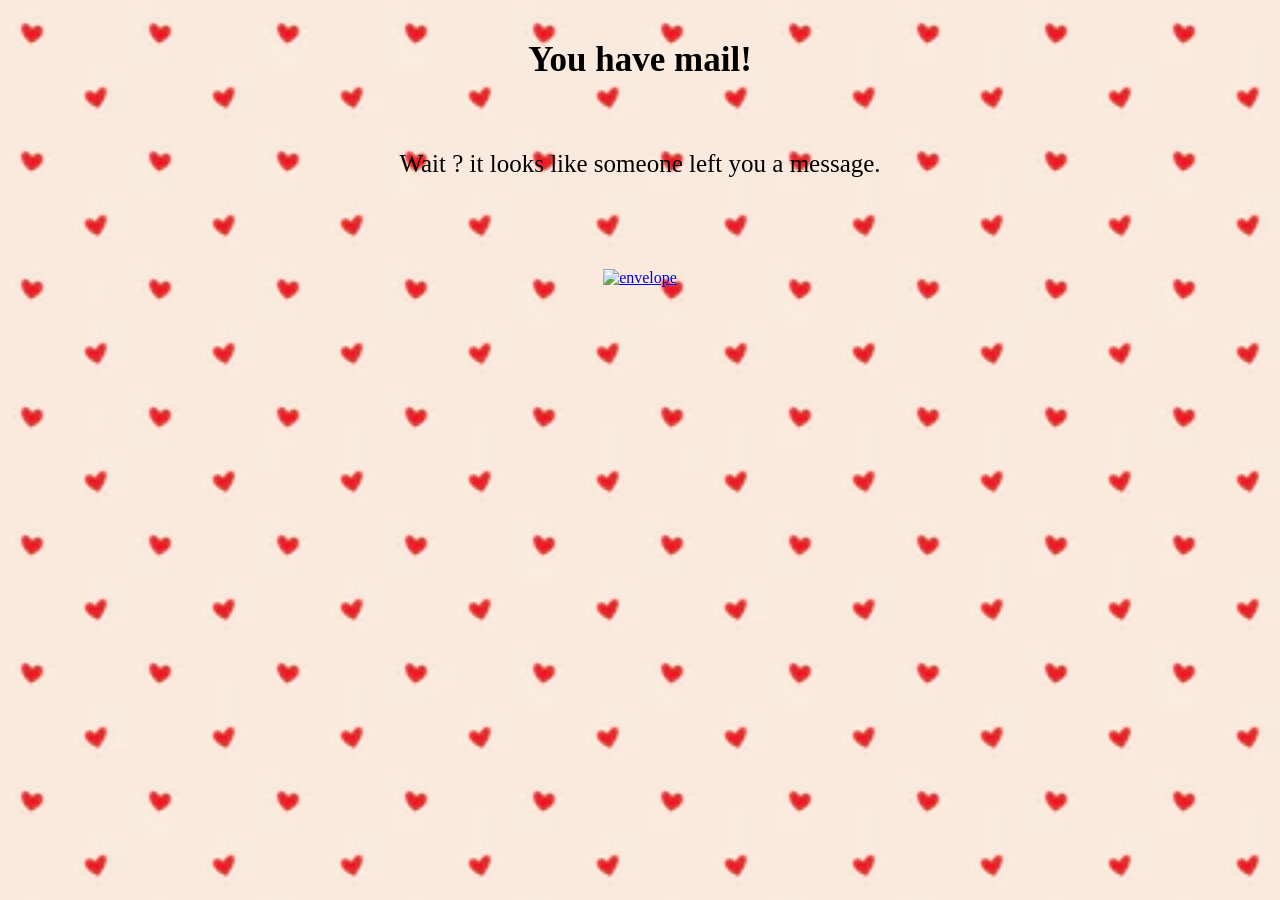
==== index.html @ 55804440 "Add files via upload" ====
<!DOCTYPE html>
<html lang="en">
<head>
    <meta charset="UTF-8">
    <meta name="viewport" content="width=device-width, initial-scale=1.0">
    <link rel="stylesheet" href="style.css">
    <title>Love Mail</title>
</head>
<body>
    <img class="background1" src="images/TinyHearts.webp" alt="heart background">
    <h1 class="message">You have mail!</h1>
    <p class="letter">Wait ? it looks like someone left you a message.</p>
    <a href="mail.html">
        <img src="images/envelope.png" alt="envelope" id="envelope">
    </a>
</body>
</html>
---- style.css ----
/* envelope styles */
#envelope {
  width: 130px;
  height: 110px;
    position: relative;
    top: 75px;
    left: 50%;
    transform: translate(-50%, -50%);   
}   
.message {
  font-weight: bold;
  font-size: 35px;
  text-align: center;
  margin-top: 40px;
}
.letter {
  font-size: 25px;
  text-align: center;
  margin-top: 70px;
}
.background1 {
  position: fixed;
  top: 0;
  left: 0;
  width: 100%;
  height: 100%;
  object-fit: cover;
  z-index: -1;
}



/* box positions */
.box {
  width: 450px;
  height: 300px;
  border: 10px solid #ccc;
  background-color: pink;
  border-color: hotpink;
  position: absolute;
  top: 50%;
  left: 50%;
  transform: translate(-50%, -50%);
}
/* heading styles */
.heading h1 {
  font-size: 35px;
  color: #333;
  text-align: center;
}
/* button styles */
.buttons .yes {
  font-size: 30px;
  background-color: hotpink;
  color: white;
  cursor: pointer;
  position: absolute;
  left: 25%;
  top: 80%;
  transform: translate(-50%, -50%);
  border: none;
}
.buttons .no {
  font-size: 30px;
  background-color: hotpink;
  color: white;
  cursor: pointer;
  position: absolute;
  left: 75%;
  top: 80%;
  transform: translate(-50%, -50%);
  border: none;
}
.image {
  width: 125px;
  position: absolute;
  top: 50%;
  left: 50%;
  transform: translate(-50%, -50%);
}
#note {
  border: 10px solid #ccc;
  background-color: pink;
  border-color: hotpink;
  position: relative;
  top: 40px;
  left: 50%;
  transform: translate(-50%, -50%);
}
#saveButton {
  font-size: 30px;
  background-color: hotpink;
  color: white;
  cursor: pointer;
  position: relative;
  top: 100px;
  transform: translate(-50%, -50%);
  border: none;
}
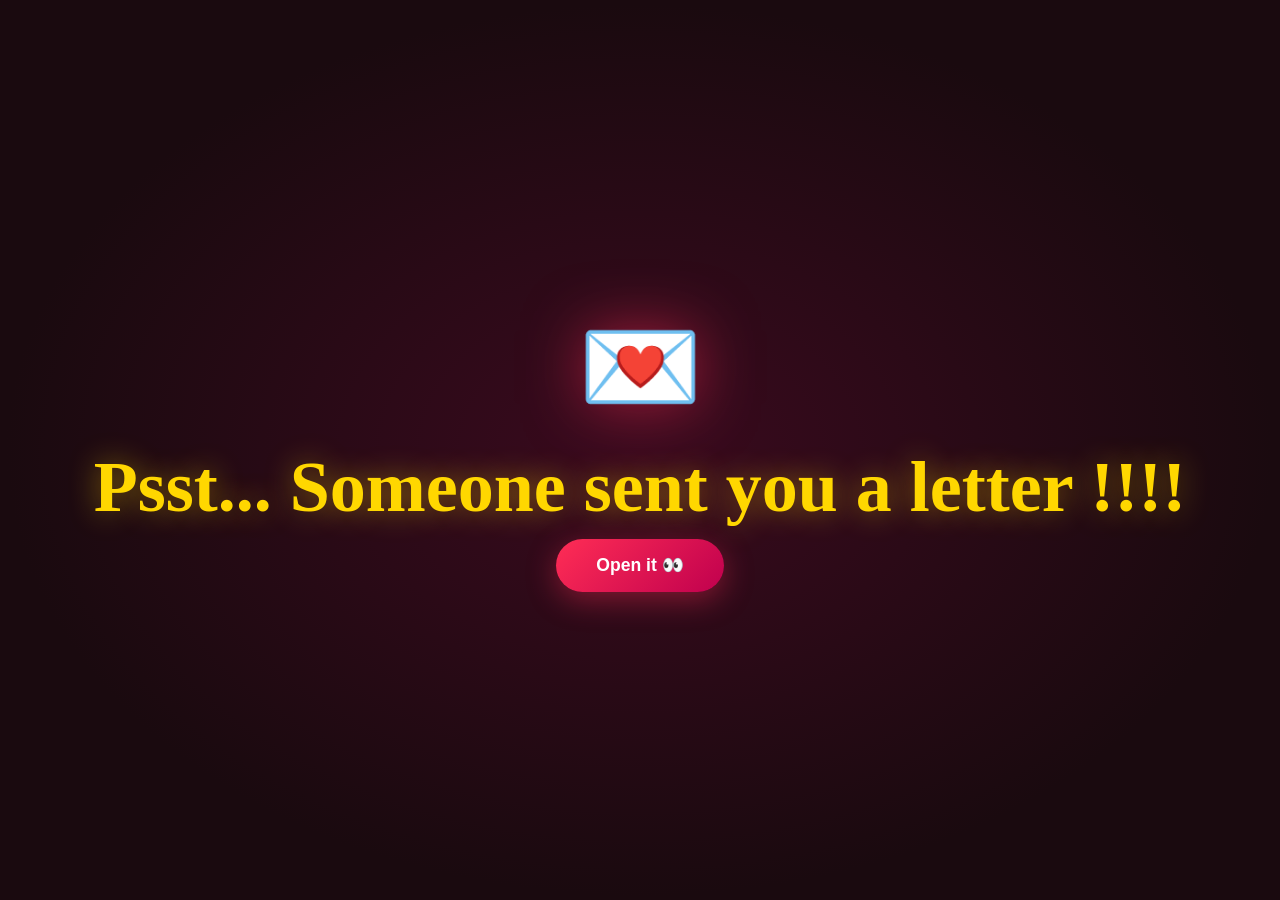
==== commit f94b7a53: "Add files via upload" ====
--- a/index.html
+++ b/index.html
@@ -1,17 +1,437 @@
 <!DOCTYPE html>
 <html lang="en">
 <head>
-    <meta charset="UTF-8">
-    <meta name="viewport" content="width=device-width, initial-scale=1.0">
-    <link rel="stylesheet" href="style.css">
-    <title>Love Mail</title>
+<meta charset="UTF-8">
+<meta name="viewport" content="width=device-width, initial-scale=1.0">
+<title>💌 A Very Important Question...</title>
+<!-- <link href="https://fonts.googleapis.com/css2?family=Playfair+Display:ital,wght@0,700;1,400&family=Dancing+Script:wght@600&family=Nunito:wght@400;600&display=swap" rel="stylesheet"> -->
+<style>
+  :root {
+    --rose: #ff2d55;
+    --blush: #ff6b8a;
+    --gold: #ffd700;
+    --cream: #fff5f7;
+    --dark: #1a0a0f;
+  }
+  * { margin: 0; padding: 0; box-sizing: border-box; }
+  body {
+    font-family: 'Nunito', sans-serif;
+    background: var(--dark);
+    color: #fff;
+    overflow-x: hidden;
+    min-height: 100vh;
+    cursor: url("data:image/svg+xml,<svg xmlns='http://www.w3.org/2000/svg' width='32' height='32' viewBox='0 0 32 32'><text y='26' font-size='26'>💕</text></svg>") 16 16, auto;
+  }
+
+  .stars { position: fixed; top:0; left:0; width:100%; height:100%; pointer-events:none; z-index:0; }
+  .star { position:absolute; background:white; border-radius:50%; animation: twinkle var(--d) ease-in-out infinite alternate; }
+  @keyframes twinkle { from{opacity:.1;transform:scale(.8)} to{opacity:1;transform:scale(1.2)} }
+
+  .bg-hearts { position:fixed; top:0; left:0; width:100%; height:100%; pointer-events:none; z-index:0; overflow:hidden; }
+  .bg-heart { position:absolute; font-size:var(--s); animation:floatUp var(--d) linear infinite; opacity:.15; bottom:-60px; left:var(--x); }
+  @keyframes floatUp { 0%{transform:translateY(0) rotate(0);opacity:.15} 100%{transform:translateY(-110vh) rotate(360deg);opacity:0} }
+
+  .page {
+    position:fixed; inset:0;
+    display:flex; flex-direction:column; align-items:center; justify-content:center;
+    z-index:10; padding:20px; text-align:center;
+    transition: opacity .6s, transform .6s;
+  }
+  .page.hidden { opacity:0; pointer-events:none; transform:scale(.95); }
+
+  /* PAGE 1 */
+  #page1 { background: radial-gradient(ellipse at center, #3a0a1e 0%, var(--dark) 70%); }
+  .envelope { font-size:100px; animation:wiggle 2s ease-in-out infinite; cursor:pointer; filter:drop-shadow(0 0 30px #ff2d5588); display:block; margin-bottom:20px; transition:transform .2s; }
+  .envelope:hover { transform:scale(1.15) rotate(-5deg); }
+  @keyframes wiggle { 0%,100%{transform:rotate(-5deg)} 50%{transform:rotate(5deg)} }
+  #page1 h1 { font-family:'Dancing Script',cursive; font-size:clamp(2rem,6vw,4.5rem); color:var(--gold); text-shadow:0 0 30px #ffd70077; margin-bottom:10px; }
+  #page1 p { color:#ffb3c6; font-size:1.1rem; margin-bottom:30px; font-style:italic; }
+
+  /* PAGE 2 */
+  #page2 { background: radial-gradient(ellipse at 30% 40%, #4a0a20 0%, var(--dark) 65%); }
+  .question-title { font-family:'Playfair Display',serif; font-size:clamp(1.8rem,5vw,3.5rem); color:#fff; margin-bottom:15px; line-height:1.2; }
+  .question-title span { color:var(--rose); font-style:italic; }
+  .bear-container { font-size:80px; animation:bounce 1s ease-in-out infinite alternate; margin:20px 0; filter:drop-shadow(0 10px 20px #ff2d5544); }
+  @keyframes bounce { from{transform:translateY(0)} to{transform:translateY(-15px)} }
+  .sub-text { color:#ffb3c6; font-size:1rem; margin-bottom:35px; max-width:380px; font-style:italic; }
+  .btn-group { display:flex; gap:20px; flex-wrap:wrap; justify-content:center; align-items:center; }
+  .btn { padding:16px 40px; border:none; border-radius:50px; font-family:'Nunito',sans-serif; font-size:1.2rem; font-weight:600; cursor:pointer; transition:all .25s; position:relative; overflow:hidden; }
+  .btn-yes { background:linear-gradient(135deg,var(--rose),#c0004e); color:white; box-shadow:0 8px 30px #ff2d5566; animation:pulse-btn 2s ease-in-out infinite; }
+  @keyframes pulse-btn { 0%,100%{box-shadow:0 8px 30px #ff2d5566} 50%{box-shadow:0 8px 50px #ff2d55aa} }
+  .btn-yes:hover { transform:scale(1.08) translateY(-3px); }
+  .btn-no { background:rgba(255,255,255,.08); color:#ccc; border:2px solid rgba(255,255,255,.15); font-size:0.8rem; transition:all .15s; }
+  .love-meter-wrap { margin:20px 0 30px; }
+  .love-label { font-size:.85rem; color:#ffb3c6; margin-bottom:8px; letter-spacing:1px; }
+  .love-bar-bg { width:280px; height:14px; background:rgba(255,255,255,.1); border-radius:50px; overflow:hidden; }
+  .love-bar-fill { height:100%; background:linear-gradient(90deg,var(--rose),var(--gold)); border-radius:50px; width:0; transition:width 2s ease; box-shadow:0 0 12px #ff2d5588; }
+  .no-count-msg { font-size:.75rem; color:#ff6b8a; margin-top:8px; height:20px; font-style:italic; }
+
+  /* PAGE 3 */
+  #page3 { background: radial-gradient(ellipse at 70% 60%, #2a0a3a 0%, var(--dark) 65%); }
+  .troll-title { font-family:'Playfair Display',serif; font-size:clamp(1.5rem,4vw,2.8rem); color:var(--gold); margin-bottom:10px; }
+  .troll-emoji { font-size:70px; margin:15px 0; animation:spin 1s linear; }
+  @keyframes spin { from{transform:rotate(0)} to{transform:rotate(360deg)} }
+  .troll-sub { color:#d4a0ff; font-size:1rem; margin-bottom:30px; max-width:400px; }
+  .mini-btn { padding:12px 30px; border-radius:50px; border:none; font-family:'Nunito',sans-serif; font-size:1rem; font-weight:600; cursor:pointer; transition:all .2s; margin:6px; }
+  .mini-btn-yes { background:linear-gradient(135deg,var(--rose),#c0004e); color:white; box-shadow:0 5px 20px #ff2d5566; }
+  .mini-btn-yes:hover { transform:scale(1.05); }
+  .mini-btn-no2 { background:rgba(255,255,255,.07); color:#999; border:1.5px solid rgba(255,255,255,.12); font-size:.85rem; }
+
+  /* PAGE 4 — PICK A MEAL TIME */
+  #page4 { background: radial-gradient(ellipse at 50% 30%, #3a0a1a 0%, var(--dark) 70%); }
+  .pick-title { font-family:'Dancing Script',cursive; font-size:clamp(2rem,5vw,3.2rem); color:var(--gold); margin-bottom:8px; }
+  .pick-sub { color:#ffb3c6; font-size:.95rem; margin-bottom:35px; font-style:italic; }
+  .meal-cards { display:flex; gap:20px; flex-wrap:wrap; justify-content:center; max-width:600px; }
+  .meal-card {
+    background:rgba(255,255,255,.05);
+    border:2px solid rgba(255,45,85,.2);
+    border-radius:24px; padding:28px 24px;
+    cursor:pointer; transition:all .25s;
+    flex:1; min-width:140px; max-width:180px;
+    display:flex; flex-direction:column; align-items:center; gap:10px;
+  }
+  .meal-card:hover { border-color:var(--rose); background:rgba(255,45,85,.1); transform:translateY(-6px) scale(1.03); box-shadow:0 12px 40px #ff2d5544; }
+  .meal-card .mc-emoji { font-size:2.8rem; }
+  .meal-card .mc-name { font-family:'Playfair Display',serif; font-size:1.1rem; color:#fff; }
+  .meal-card .mc-time { font-size:.78rem; color:var(--gold); letter-spacing:.5px; }
+  .meal-card .mc-vibe { font-size:.78rem; color:#c8a0b0; font-style:italic; }
+
+  /* PAGE 5 — PICK A DISH */
+  #page5 { background: radial-gradient(ellipse at 50% 30%, #1a0a3a 0%, var(--dark) 70%); overflow-y:auto; justify-content:flex-start; padding-top:50px; padding-bottom:50px; }
+  .dish-title { font-family:'Dancing Script',cursive; font-size:clamp(1.8rem,4vw,2.8rem); color:var(--gold); margin-bottom:4px; }
+  .dish-sub { color:#ffb3c6; font-size:.9rem; margin-bottom:30px; font-style:italic; }
+  .dish-grid { display:grid; grid-template-columns:1fr 1fr; gap:14px; max-width:500px; width:100%; margin-bottom:20px; }
+  .dish-card {
+    background:rgba(255,255,255,.05);
+    border:1.5px solid rgba(255,45,85,.18);
+    border-radius:18px; padding:18px 14px;
+    cursor:pointer; transition:all .22s;
+    text-align:center;
+  }
+  .dish-card:hover { border-color:var(--rose); background:rgba(255,45,85,.09); transform:translateY(-4px); box-shadow:0 8px 28px #ff2d5533; }
+  .dish-card .d-emoji { font-size:2.2rem; margin-bottom:6px; }
+  .dish-card .d-name { font-weight:700; font-size:.92rem; color:#fff; margin-bottom:4px; }
+  .dish-card .d-desc { font-size:.76rem; color:#b090a0; }
+
+  /* PAGE 6 — FINAL PLAN */
+  #page6 { background: radial-gradient(ellipse at 40% 20%, #3a0a1a 0%, var(--dark) 70%); overflow-y:auto; justify-content:flex-start; padding-top:50px; padding-bottom:60px; }
+  .final-title { font-family:'Dancing Script',cursive; font-size:clamp(2rem,5vw,3rem); color:var(--gold); margin-bottom:4px; }
+  .final-sub { color:#ffb3c6; font-size:.9rem; margin-bottom:30px; font-style:italic; }
+  .plan-card {
+    max-width:480px; width:100%;
+    background:rgba(255,255,255,.04);
+    border:1.5px solid rgba(255,215,0,.2);
+    border-radius:24px; padding:28px;
+    margin-bottom:20px;
+  }
+  .plan-row { display:flex; align-items:flex-start; gap:14px; padding:12px 0; border-bottom:1px solid rgba(255,255,255,.06); }
+  .plan-row:last-child { border-bottom:none; }
+  .plan-icon { font-size:1.6rem; min-width:36px; text-align:center; }
+  .plan-label { font-size:.72rem; color:var(--gold); letter-spacing:.8px; text-transform:uppercase; margin-bottom:3px; }
+  .plan-value { font-family:'Playfair Display',serif; font-size:1rem; color:#fff; margin-bottom:3px; }
+  .plan-note { font-size:.78rem; color:#c8a0b0; font-style:italic; }
+  .bonus-box { max-width:480px; width:100%; background:rgba(255,215,0,.05); border:1px solid rgba(255,215,0,.18); border-radius:20px; padding:22px; }
+  .bonus-box-title { font-family:'Dancing Script',cursive; font-size:1.5rem; color:var(--gold); margin-bottom:12px; }
+  .bonus-list { list-style:none; }
+  .bonus-list li { padding:7px 0; border-bottom:1px solid rgba(255,255,255,.05); font-size:.88rem; color:#d4b0c0; display:flex; align-items:center; gap:10px; }
+  .bonus-list li:last-child { border-bottom:none; }
+
+  /* SHARED */
+  .open-btn { background:linear-gradient(135deg,var(--rose),#c0004e); color:white; border:none; padding:16px 40px; border-radius:50px; font-family:'Nunito',sans-serif; font-size:1.1rem; font-weight:600; cursor:pointer; box-shadow:0 8px 30px #ff2d5566; transition:all .25s; animation:pulse-btn 2s ease-in-out infinite; }
+  .open-btn:hover { transform:scale(1.07) translateY(-3px); }
+  .back-btn { position:fixed; top:20px; left:20px; background:rgba(255,255,255,.08); border:1px solid rgba(255,255,255,.15); color:#fff; border-radius:50px; padding:8px 20px; font-size:.85rem; cursor:pointer; z-index:100; font-family:'Nunito',sans-serif; display:none; transition:all .2s; }
+  .back-btn:hover { background:rgba(255,255,255,.15); }
+  .confetti-piece { position:fixed; top:-20px; width:10px; height:10px; border-radius:2px; animation:confettiFall linear forwards; pointer-events:none; z-index:999; }
+  @keyframes confettiFall { 0%{transform:translateY(0) rotate(0) translateX(0);opacity:1} 100%{transform:translateY(110vh) rotate(720deg) translateX(var(--tx));opacity:0} }
+  .heart-burst { position:fixed; font-size:2rem; pointer-events:none; z-index:999; animation:burstHeart 1.2s ease forwards; }
+  @keyframes burstHeart { 0%{transform:scale(0) translateY(0) rotate(0);opacity:1} 100%{transform:scale(1.5) translateY(-180px) rotate(var(--rot));opacity:0} }
+
+  @media(max-width:480px){
+    .dish-grid{grid-template-columns:1fr}
+    .meal-cards{flex-direction:column;align-items:center}
+    .meal-card{max-width:240px;width:100%}
+  }
+</style>
 </head>
 <body>
-    <img class="background1" src="images/TinyHearts.webp" alt="heart background">
-    <h1 class="message">You have mail!</h1>
-    <p class="letter">Wait ? it looks like someone left you a message.</p>
-    <a href="mail.html">
-        <img src="images/envelope.png" alt="envelope" id="envelope">
-    </a>
+
+<div class="stars" id="stars"></div>
+<div class="bg-hearts" id="bgHearts"></div>
+<button class="back-btn" id="backBtn" onclick="goBack()">← Back</button>
+
+<!-- PAGE 1 -->
+<div class="page" id="page1">
+  <span class="envelope" onclick="openEnvelope()">💌</span>
+  <h1>Psst... Someone sent you a letter !!!!</h1>
+  <button class="open-btn" onclick="openEnvelope()">Open it 👀</button>
+</div>
+
+<!-- PAGE 2 -->
+<div class="page hidden" id="page2">
+  <h2 class="question-title">Will you be my <span>Valentine?</span> 🌹</h2>
+  <div class="bear-container">🐻</div>
+  <div class="love-meter-wrap">
+    <div class="love-label">💖 LOVE LEVEL</div>
+    <div class="love-bar-bg"><div class="love-bar-fill" id="loveFill"></div></div>
+  </div>
+  <p class="sub-text">My Grandma told me that you're the one for me btw</p>
+  <div class="btn-group">
+    <button class="btn btn-yes" onclick="sayYes()">Yes, obviously! 💕</button>
+    <button class="btn btn-no" id="noBtn" onmouseover="moveNoBtn(this)" onclick="clickNo()">No...(Your Grandma is stupid)</button>
+  </div>
+  <div class="no-count-msg" id="noMsg"></div>
+</div>
+
+<!-- PAGE 3 — TROLL -->
+<div class="page hidden" id="page3">
+  <h2 class="troll-title">Interesting choice... 🤔</h2>
+  <div class="troll-emoji" id="trollEmoji">🙃</div>
+  <p class="troll-sub" id="trollSub">You clicked "No"? That's... bold. My Grandma is now in therapy. Are you SURE though? Like really sure?</p>
+  <div>
+    <button class="mini-btn mini-btn-yes" onclick="sayYes()">Okay fine, YES 💕</button>
+    <button class="mini-btn mini-btn-no2" onclick="trollAgain()">Still no... (really?)</button>
+  </div>
+</div>
+
+<!-- PAGE 4 — PICK MEAL TIME -->
+<div class="page hidden" id="page4">
+  <div class="pick-title">You said YES! 🎉</div>
+  <p class="pick-sub">Now... when should our date be? You pick 👇</p>
+  <div class="meal-cards">
+    <div class="meal-card" onclick="pickMeal('breakfast')">
+      <div class="mc-emoji">🌅</div>
+      <div class="mc-name">Breakfast</div>
+      <div class="mc-time">9:00 AM</div>
+      <div class="mc-vibe">cozy & cute</div>
+    </div>
+    <div class="meal-card" onclick="pickMeal('lunch')">
+      <div class="mc-emoji">☀️</div>
+      <div class="mc-name">Lunch</div>
+      <div class="mc-time">1:00 PM</div>
+      <div class="mc-vibe">relaxed & fun</div>
+    </div>
+    <div class="meal-card" onclick="pickMeal('dinner')">
+      <div class="mc-emoji">🌙</div>
+      <div class="mc-name">Dinner</div>
+      <div class="mc-time">7:00 PM</div>
+      <div class="mc-vibe">romantic & fancy</div>
+    </div>
+  </div>
+</div>
+
+<!-- PAGE 5 — PICK A DISH -->
+<div class="page hidden" id="page5">
+  <div class="dish-title" id="dishTitle">What are you feeling? 🍽️</div>
+  <p class="dish-sub" id="dishSub">Pick what you want to eat and I'll handle the rest ✨</p>
+  <div class="dish-grid" id="dishGrid"></div>
+</div>
+
+<!-- PAGE 6 — FINAL PLAN -->
+<div class="page hidden" id="page6">
+  <div class="final-title">✨ Our Date Plan ✨</div>
+  <p class="final-sub" id="finalSub"></p>
+  <div class="plan-card" id="planCard"></div>
+  <div class="bonus-box">
+    <div class="bonus-box-title">💝 Little Extras</div>
+    <ul class="bonus-list" id="bonusList"></ul>
+  </div>
+</div>
+
+<script>
+// ---- STARS ----
+const starsEl = document.getElementById('stars');
+for (let i = 0; i < 120; i++) {
+  const s = document.createElement('div'); s.className = 'star';
+  const size = Math.random()*2.5+0.5;
+  s.style.cssText = `width:${size}px;height:${size}px;top:${Math.random()*100}%;left:${Math.random()*100}%;--d:${(Math.random()*3+1).toFixed(1)}s;animation-delay:${(Math.random()*3).toFixed(1)}s;`;
+  starsEl.appendChild(s);
+}
+// ---- BG HEARTS ----
+const bgH = document.getElementById('bgHearts');
+['❤️','💕','💖','💗','🌹','✨'].forEach((e,i) => {
+  for (let j=0;j<3;j++){
+    const h=document.createElement('div');h.className='bg-heart';h.textContent=e;
+    h.style.cssText=`--x:${Math.random()*100}%;--s:${Math.random()*16+12}px;--d:${(Math.random()*10+8).toFixed(1)}s;animation-delay:${(Math.random()*10).toFixed(1)}s;`;
+    bgH.appendChild(h);
+  }
+});
+
+// ---- STATE ----
+let currentPage = 1;
+let noCount = 0;
+let trollIndex = 0;
+let chosenMeal = '';
+let chosenDish = {};
+
+const noMessages = [
+  "Wait, really? 😟",
+  "Come on... even the stars are crying now 💧",
+  "The teddy bear filed a formal complaint 📋",
+  "Okay I'm starting to take this personally 😤",
+];
+const trollMessages = [
+  { emoji:"🙃", text:"You clicked 'No'? That's bold. My Grandma is now in therapy. Are you SURE though?" },
+  { emoji:"😭", text:"The roses wilted. The candles went out. Are you truly, absolutely 100% sure?" },
+  { emoji:"🤡", text:"Last chance. The driver is still outside. Engine's running. Say yes?" },
+  { emoji:"🪦", text:"My Grandma has passed on. I've enrolled in cooking class to cope. Yes or... fine." },
+];
+
+// ---- MEAL DATA ----
+const meals = {
+  breakfast: {
+    time: "9:00 AM",
+    dishes: [
+      { emoji:"🥞", name:"Fluffy Pancakes", desc:"Buttermilk stack, maple syrup, fresh berries" },
+      { emoji:"🍳", name:"Full English", desc:"Eggs, crispy bacon, toast, grilled tomato" },
+      { emoji:"🥐", name:"French Croissant Plate", desc:"Warm croissants, jam, fruit, café au lait" },
+      { emoji:"🫐", name:"Açaí Bowl", desc:"Açaí, granola, honey, mixed fruit toppings" },
+    ],
+    place: "A cozy little café with morning light",
+    vibe: "Morning coffee, warm pastries, and your smile — honestly the best start to any day.",
+    bonuses: ["☕ Your favourite coffee order, already waiting","🌸 A small bouquet on the table when you arrive","📰 I'll actually be on time (shocking, I know)","🧁 A surprise cupcake with the bill 🎂"],
+  },
+  lunch: {
+    time: "1:00 PM",
+    dishes: [
+      { emoji:"🍝", name:"Pasta Carbonara", desc:"Creamy, cheesy, perfectly al dente" },
+      { emoji:"🥗", name:"Mediterranean Bowl", desc:"Falafel, hummus, tabbouleh, warm pita" },
+      { emoji:"🍔", name:"Gourmet Burger", desc:"Wagyu patty, truffle mayo, brioche bun" },
+      { emoji:"🍱", name:"Sushi Platter", desc:"A mix of rolls, nigiri & miso soup" },
+    ],
+    place: "A nice spot with a great view",
+    vibe: "Sunshine, good food, and zero awkward silences — well, maybe a few funny ones.",
+    bonuses: ["💐 Flowers at the table (obviously)","🎵 I made a playlist for the walk after","📸 Polaroid camera to keep the memories","🍦 Ice cream spot right around the corner for after"],
+  },
+  dinner: {
+    time: "7:00 PM",
+    dishes: [
+      { emoji:"🥩", name:"Filet Mignon", desc:"Medium rare, roasted asparagus, red wine sauce" },
+      { emoji:"🦞", name:"Lobster Thermidor", desc:"Classic French style, buttery & rich" },
+      { emoji:"🍕", name:"Truffle Pizza", desc:"White sauce, truffle oil, wild mushrooms, arugula" },
+      { emoji:"🍛", name:"Lamb Shank Tagine", desc:"Slow-cooked, fragrant spices, couscous" },
+    ],
+    place: "A romantic restaurant, candlelight, soft music",
+    vibe: "City lights, your favourite outfit, and me trying not to spill anything. It'll be perfect.",
+    bonuses: ["🌹 A rose when I pick you up","🌟 I named a star after you (certificate included)","💌 A handwritten note because typing isn't romantic enough","🍰 Dessert has your name written in chocolate — literally"],
+  }
+};
+
+// ---- NAVIGATION ----
+function showPage(n) {
+  document.querySelectorAll('.page').forEach(p => p.classList.add('hidden'));
+  document.getElementById('page'+n).classList.remove('hidden');
+  currentPage = n;
+  document.getElementById('backBtn').style.display = n>1 ? 'block' : 'none';
+  if (n===2) setTimeout(()=>{ document.getElementById('loveFill').style.width='92%'; },300);
+}
+function goBack() { if(currentPage>1) showPage(currentPage-1); }
+
+function openEnvelope() { showPage(2); }
+
+// ---- NO BTN ----
+function moveNoBtn(btn) {
+  const vw=window.innerWidth, vh=window.innerHeight;
+  btn.style.position='fixed';
+  btn.style.left=(Math.random()*(vw-160))+'px';
+  btn.style.top=(Math.random()*(vh-50))+'px';
+  btn.style.zIndex=999; btn.style.transition='left .15s, top .15s';
+}
+function clickNo() {
+  const msg = noMessages[Math.min(noCount, noMessages.length-1)];
+  document.getElementById('noMsg').textContent = msg;
+  noCount++;
+  if (noCount >= 10) setTimeout(()=>showPage(3), 400);
+}
+function trollAgain() {
+  trollIndex = Math.min(trollIndex+1, trollMessages.length-1);
+  const t = trollMessages[trollIndex];
+  const emoji=document.getElementById('trollEmoji'), sub=document.getElementById('trollSub');
+  emoji.textContent=t.emoji; sub.textContent=t.text;
+  emoji.style.animation='none'; void emoji.offsetWidth; emoji.style.animation='spin .5s linear';
+}
+
+// ---- YES ----
+function sayYes() {
+  spawnConfetti(); spawnHearts();
+  setTimeout(()=>showPage(4), 600);
+}
+
+// ---- PICK MEAL ----
+function pickMeal(type) {
+  chosenMeal = type;
+  const data = meals[type];
+  document.getElementById('dishTitle').textContent = `${type.charAt(0).toUpperCase()+type.slice(1)} it is! What are you feeling? 🍽️`;
+  document.getElementById('dishSub').textContent = `${data.time} — ${data.place}`;
+  const grid = document.getElementById('dishGrid');
+  grid.innerHTML = '';
+  data.dishes.forEach(d => {
+    const card = document.createElement('div');
+    card.className = 'dish-card';
+    card.innerHTML = `<div class="d-emoji">${d.emoji}</div><div class="d-name">${d.name}</div><div class="d-desc">${d.desc}</div>`;
+    card.onclick = () => pickDish(d);
+    grid.appendChild(card);
+  });
+  showPage(5);
+}
+
+// ---- PICK DISH ----
+function pickDish(dish) {
+  chosenDish = dish;
+  const data = meals[chosenMeal];
+  const mealLabel = chosenMeal.charAt(0).toUpperCase()+chosenMeal.slice(1);
+
+  document.getElementById('finalSub').textContent = `${mealLabel} for two — and I can't wait 💕`;
+
+  document.getElementById('planCard').innerHTML = `
+    <div class="plan-row">
+      <div class="plan-icon">🗓️</div>
+      <div><div class="plan-label">When</div><div class="plan-value">Valentine's Day — ${data.time}</div><div class="plan-note">Be ready, I'll be early (miraculously)</div></div>
+    </div>
+    <div class="plan-row">
+      <div class="plan-icon">📍</div>
+      <div><div class="plan-label">Where</div><div class="plan-value">${data.place}</div><div class="plan-note">${data.vibe}</div></div>
+    </div>
+    <div class="plan-row">
+      <div class="plan-icon">${dish.emoji}</div>
+      <div><div class="plan-label">You're having</div><div class="plan-value">${dish.name}</div><div class="plan-note">${dish.desc}</div></div>
+    </div>
+    <div class="plan-row">
+      <div class="plan-icon">🥂</div>
+      <div><div class="plan-label">Drinks</div><div class="plan-value">Whatever you want</div><div class="plan-note">I memorised the menu. All of it. For you.</div></div>
+    </div>
+  `;
+
+  const bl = document.getElementById('bonusList');
+  bl.innerHTML = data.bonuses.map(b=>`<li><span>${b.split(' ')[0]}</span>${b.slice(b.indexOf(' ')+1)}</li>`).join('');
+
+  spawnConfetti();
+  showPage(6);
+}
+
+// ---- FX ----
+function spawnConfetti() {
+  const colors=['#ff2d55','#ffd700','#ff6b8a','#fff','#c0004e','#ffb3c6'];
+  for(let i=0;i<70;i++){
+    const c=document.createElement('div'); c.className='confetti-piece';
+    c.style.cssText=`left:${Math.random()*100}vw;background:${colors[Math.floor(Math.random()*colors.length)]};width:${Math.random()*10+5}px;height:${Math.random()*10+5}px;border-radius:${Math.random()>.5?'50%':'2px'};--tx:${(Math.random()-.5)*200}px;animation-duration:${(Math.random()*2+1).toFixed(1)}s;animation-delay:${(Math.random()*.5).toFixed(2)}s;`;
+    document.body.appendChild(c);
+    setTimeout(()=>c.remove(),4000);
+  }
+}
+function spawnHearts() {
+  const hearts=['💕','💖','❤️','💗','🌹','✨'];
+  for(let i=0;i<14;i++){
+    const h=document.createElement('div'); h.className='heart-burst';
+    h.textContent=hearts[Math.floor(Math.random()*hearts.length)];
+    h.style.cssText=`left:${Math.random()*80+10}vw;top:${Math.random()*60+20}vh;--rot:${(Math.random()-.5)*360}deg;animation-delay:${(Math.random()*.4).toFixed(2)}s;`;
+    document.body.appendChild(h);
+    setTimeout(()=>h.remove(),2000);
+  }
+}
+
+document.getElementById('noBtn').addEventListener('touchstart',function(e){
+  moveNoBtn(this); clickNo();
+},{passive:true});
+</script>
 </body>
 </html>
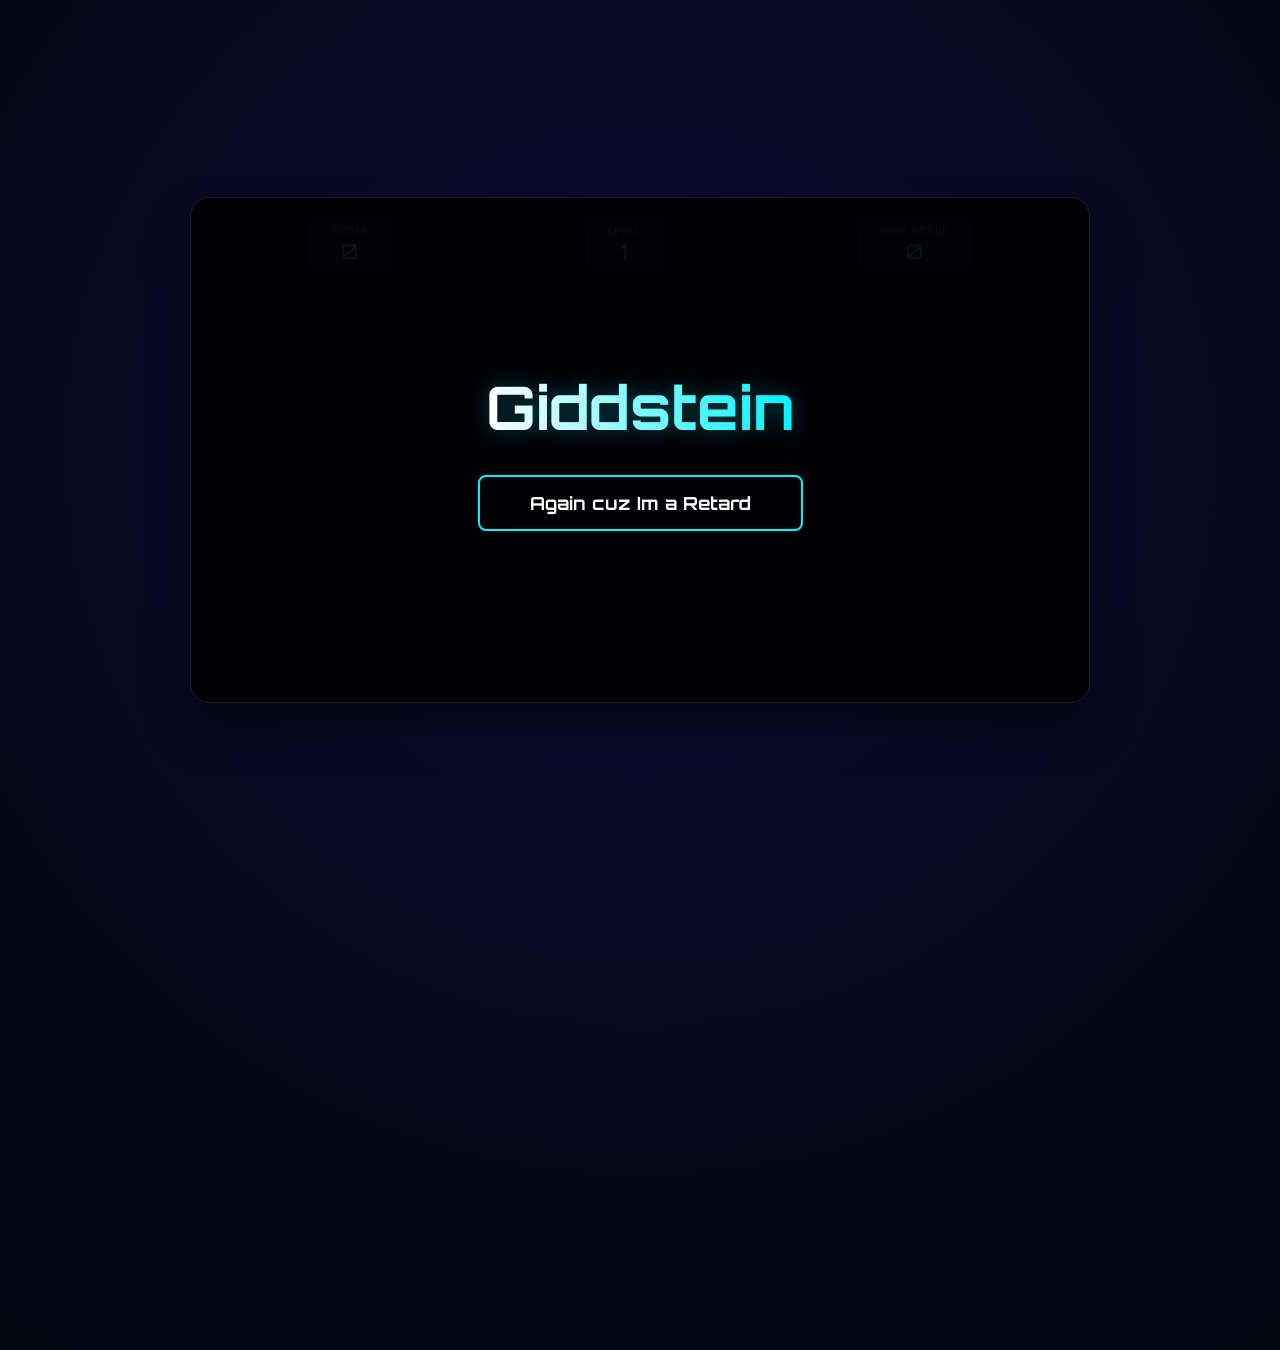
==== commit 0db576b3: "Rename ev.html to index.html" ====
--- a/index.html
+++ b/index.html
@@ -1,437 +1,305 @@
-<!DOCTYPE html>
-<html lang="en">
-<head>
-<meta charset="UTF-8">
-<meta name="viewport" content="width=device-width, initial-scale=1.0">
-<title>💌 A Very Important Question...</title>
-<!-- <link href="https://fonts.googleapis.com/css2?family=Playfair+Display:ital,wght@0,700;1,400&family=Dancing+Script:wght@600&family=Nunito:wght@400;600&display=swap" rel="stylesheet"> -->
-<style>
-  :root {
-    --rose: #ff2d55;
-    --blush: #ff6b8a;
-    --gold: #ffd700;
-    --cream: #fff5f7;
-    --dark: #1a0a0f;
-  }
-  * { margin: 0; padding: 0; box-sizing: border-box; }
-  body {
-    font-family: 'Nunito', sans-serif;
-    background: var(--dark);
-    color: #fff;
-    overflow-x: hidden;
-    min-height: 100vh;
-    cursor: url("data:image/svg+xml,<svg xmlns='http://www.w3.org/2000/svg' width='32' height='32' viewBox='0 0 32 32'><text y='26' font-size='26'>💕</text></svg>") 16 16, auto;
-  }
-
-  .stars { position: fixed; top:0; left:0; width:100%; height:100%; pointer-events:none; z-index:0; }
-  .star { position:absolute; background:white; border-radius:50%; animation: twinkle var(--d) ease-in-out infinite alternate; }
-  @keyframes twinkle { from{opacity:.1;transform:scale(.8)} to{opacity:1;transform:scale(1.2)} }
-
-  .bg-hearts { position:fixed; top:0; left:0; width:100%; height:100%; pointer-events:none; z-index:0; overflow:hidden; }
-  .bg-heart { position:absolute; font-size:var(--s); animation:floatUp var(--d) linear infinite; opacity:.15; bottom:-60px; left:var(--x); }
-  @keyframes floatUp { 0%{transform:translateY(0) rotate(0);opacity:.15} 100%{transform:translateY(-110vh) rotate(360deg);opacity:0} }
-
-  .page {
-    position:fixed; inset:0;
-    display:flex; flex-direction:column; align-items:center; justify-content:center;
-    z-index:10; padding:20px; text-align:center;
-    transition: opacity .6s, transform .6s;
-  }
-  .page.hidden { opacity:0; pointer-events:none; transform:scale(.95); }
-
-  /* PAGE 1 */
-  #page1 { background: radial-gradient(ellipse at center, #3a0a1e 0%, var(--dark) 70%); }
-  .envelope { font-size:100px; animation:wiggle 2s ease-in-out infinite; cursor:pointer; filter:drop-shadow(0 0 30px #ff2d5588); display:block; margin-bottom:20px; transition:transform .2s; }
-  .envelope:hover { transform:scale(1.15) rotate(-5deg); }
-  @keyframes wiggle { 0%,100%{transform:rotate(-5deg)} 50%{transform:rotate(5deg)} }
-  #page1 h1 { font-family:'Dancing Script',cursive; font-size:clamp(2rem,6vw,4.5rem); color:var(--gold); text-shadow:0 0 30px #ffd70077; margin-bottom:10px; }
-  #page1 p { color:#ffb3c6; font-size:1.1rem; margin-bottom:30px; font-style:italic; }
-
-  /* PAGE 2 */
-  #page2 { background: radial-gradient(ellipse at 30% 40%, #4a0a20 0%, var(--dark) 65%); }
-  .question-title { font-family:'Playfair Display',serif; font-size:clamp(1.8rem,5vw,3.5rem); color:#fff; margin-bottom:15px; line-height:1.2; }
-  .question-title span { color:var(--rose); font-style:italic; }
-  .bear-container { font-size:80px; animation:bounce 1s ease-in-out infinite alternate; margin:20px 0; filter:drop-shadow(0 10px 20px #ff2d5544); }
-  @keyframes bounce { from{transform:translateY(0)} to{transform:translateY(-15px)} }
-  .sub-text { color:#ffb3c6; font-size:1rem; margin-bottom:35px; max-width:380px; font-style:italic; }
-  .btn-group { display:flex; gap:20px; flex-wrap:wrap; justify-content:center; align-items:center; }
-  .btn { padding:16px 40px; border:none; border-radius:50px; font-family:'Nunito',sans-serif; font-size:1.2rem; font-weight:600; cursor:pointer; transition:all .25s; position:relative; overflow:hidden; }
-  .btn-yes { background:linear-gradient(135deg,var(--rose),#c0004e); color:white; box-shadow:0 8px 30px #ff2d5566; animation:pulse-btn 2s ease-in-out infinite; }
-  @keyframes pulse-btn { 0%,100%{box-shadow:0 8px 30px #ff2d5566} 50%{box-shadow:0 8px 50px #ff2d55aa} }
-  .btn-yes:hover { transform:scale(1.08) translateY(-3px); }
-  .btn-no { background:rgba(255,255,255,.08); color:#ccc; border:2px solid rgba(255,255,255,.15); font-size:0.8rem; transition:all .15s; }
-  .love-meter-wrap { margin:20px 0 30px; }
-  .love-label { font-size:.85rem; color:#ffb3c6; margin-bottom:8px; letter-spacing:1px; }
-  .love-bar-bg { width:280px; height:14px; background:rgba(255,255,255,.1); border-radius:50px; overflow:hidden; }
-  .love-bar-fill { height:100%; background:linear-gradient(90deg,var(--rose),var(--gold)); border-radius:50px; width:0; transition:width 2s ease; box-shadow:0 0 12px #ff2d5588; }
-  .no-count-msg { font-size:.75rem; color:#ff6b8a; margin-top:8px; height:20px; font-style:italic; }
-
-  /* PAGE 3 */
-  #page3 { background: radial-gradient(ellipse at 70% 60%, #2a0a3a 0%, var(--dark) 65%); }
-  .troll-title { font-family:'Playfair Display',serif; font-size:clamp(1.5rem,4vw,2.8rem); color:var(--gold); margin-bottom:10px; }
-  .troll-emoji { font-size:70px; margin:15px 0; animation:spin 1s linear; }
-  @keyframes spin { from{transform:rotate(0)} to{transform:rotate(360deg)} }
-  .troll-sub { color:#d4a0ff; font-size:1rem; margin-bottom:30px; max-width:400px; }
-  .mini-btn { padding:12px 30px; border-radius:50px; border:none; font-family:'Nunito',sans-serif; font-size:1rem; font-weight:600; cursor:pointer; transition:all .2s; margin:6px; }
-  .mini-btn-yes { background:linear-gradient(135deg,var(--rose),#c0004e); color:white; box-shadow:0 5px 20px #ff2d5566; }
-  .mini-btn-yes:hover { transform:scale(1.05); }
-  .mini-btn-no2 { background:rgba(255,255,255,.07); color:#999; border:1.5px solid rgba(255,255,255,.12); font-size:.85rem; }
-
-  /* PAGE 4 — PICK A MEAL TIME */
-  #page4 { background: radial-gradient(ellipse at 50% 30%, #3a0a1a 0%, var(--dark) 70%); }
-  .pick-title { font-family:'Dancing Script',cursive; font-size:clamp(2rem,5vw,3.2rem); color:var(--gold); margin-bottom:8px; }
-  .pick-sub { color:#ffb3c6; font-size:.95rem; margin-bottom:35px; font-style:italic; }
-  .meal-cards { display:flex; gap:20px; flex-wrap:wrap; justify-content:center; max-width:600px; }
-  .meal-card {
-    background:rgba(255,255,255,.05);
-    border:2px solid rgba(255,45,85,.2);
-    border-radius:24px; padding:28px 24px;
-    cursor:pointer; transition:all .25s;
-    flex:1; min-width:140px; max-width:180px;
-    display:flex; flex-direction:column; align-items:center; gap:10px;
-  }
-  .meal-card:hover { border-color:var(--rose); background:rgba(255,45,85,.1); transform:translateY(-6px) scale(1.03); box-shadow:0 12px 40px #ff2d5544; }
-  .meal-card .mc-emoji { font-size:2.8rem; }
-  .meal-card .mc-name { font-family:'Playfair Display',serif; font-size:1.1rem; color:#fff; }
-  .meal-card .mc-time { font-size:.78rem; color:var(--gold); letter-spacing:.5px; }
-  .meal-card .mc-vibe { font-size:.78rem; color:#c8a0b0; font-style:italic; }
-
-  /* PAGE 5 — PICK A DISH */
-  #page5 { background: radial-gradient(ellipse at 50% 30%, #1a0a3a 0%, var(--dark) 70%); overflow-y:auto; justify-content:flex-start; padding-top:50px; padding-bottom:50px; }
-  .dish-title { font-family:'Dancing Script',cursive; font-size:clamp(1.8rem,4vw,2.8rem); color:var(--gold); margin-bottom:4px; }
-  .dish-sub { color:#ffb3c6; font-size:.9rem; margin-bottom:30px; font-style:italic; }
-  .dish-grid { display:grid; grid-template-columns:1fr 1fr; gap:14px; max-width:500px; width:100%; margin-bottom:20px; }
-  .dish-card {
-    background:rgba(255,255,255,.05);
-    border:1.5px solid rgba(255,45,85,.18);
-    border-radius:18px; padding:18px 14px;
-    cursor:pointer; transition:all .22s;
-    text-align:center;
-  }
-  .dish-card:hover { border-color:var(--rose); background:rgba(255,45,85,.09); transform:translateY(-4px); box-shadow:0 8px 28px #ff2d5533; }
-  .dish-card .d-emoji { font-size:2.2rem; margin-bottom:6px; }
-  .dish-card .d-name { font-weight:700; font-size:.92rem; color:#fff; margin-bottom:4px; }
-  .dish-card .d-desc { font-size:.76rem; color:#b090a0; }
-
-  /* PAGE 6 — FINAL PLAN */
-  #page6 { background: radial-gradient(ellipse at 40% 20%, #3a0a1a 0%, var(--dark) 70%); overflow-y:auto; justify-content:flex-start; padding-top:50px; padding-bottom:60px; }
-  .final-title { font-family:'Dancing Script',cursive; font-size:clamp(2rem,5vw,3rem); color:var(--gold); margin-bottom:4px; }
-  .final-sub { color:#ffb3c6; font-size:.9rem; margin-bottom:30px; font-style:italic; }
-  .plan-card {
-    max-width:480px; width:100%;
-    background:rgba(255,255,255,.04);
-    border:1.5px solid rgba(255,215,0,.2);
-    border-radius:24px; padding:28px;
-    margin-bottom:20px;
-  }
-  .plan-row { display:flex; align-items:flex-start; gap:14px; padding:12px 0; border-bottom:1px solid rgba(255,255,255,.06); }
-  .plan-row:last-child { border-bottom:none; }
-  .plan-icon { font-size:1.6rem; min-width:36px; text-align:center; }
-  .plan-label { font-size:.72rem; color:var(--gold); letter-spacing:.8px; text-transform:uppercase; margin-bottom:3px; }
-  .plan-value { font-family:'Playfair Display',serif; font-size:1rem; color:#fff; margin-bottom:3px; }
-  .plan-note { font-size:.78rem; color:#c8a0b0; font-style:italic; }
-  .bonus-box { max-width:480px; width:100%; background:rgba(255,215,0,.05); border:1px solid rgba(255,215,0,.18); border-radius:20px; padding:22px; }
-  .bonus-box-title { font-family:'Dancing Script',cursive; font-size:1.5rem; color:var(--gold); margin-bottom:12px; }
-  .bonus-list { list-style:none; }
-  .bonus-list li { padding:7px 0; border-bottom:1px solid rgba(255,255,255,.05); font-size:.88rem; color:#d4b0c0; display:flex; align-items:center; gap:10px; }
-  .bonus-list li:last-child { border-bottom:none; }
-
-  /* SHARED */
-  .open-btn { background:linear-gradient(135deg,var(--rose),#c0004e); color:white; border:none; padding:16px 40px; border-radius:50px; font-family:'Nunito',sans-serif; font-size:1.1rem; font-weight:600; cursor:pointer; box-shadow:0 8px 30px #ff2d5566; transition:all .25s; animation:pulse-btn 2s ease-in-out infinite; }
-  .open-btn:hover { transform:scale(1.07) translateY(-3px); }
-  .back-btn { position:fixed; top:20px; left:20px; background:rgba(255,255,255,.08); border:1px solid rgba(255,255,255,.15); color:#fff; border-radius:50px; padding:8px 20px; font-size:.85rem; cursor:pointer; z-index:100; font-family:'Nunito',sans-serif; display:none; transition:all .2s; }
-  .back-btn:hover { background:rgba(255,255,255,.15); }
-  .confetti-piece { position:fixed; top:-20px; width:10px; height:10px; border-radius:2px; animation:confettiFall linear forwards; pointer-events:none; z-index:999; }
-  @keyframes confettiFall { 0%{transform:translateY(0) rotate(0) translateX(0);opacity:1} 100%{transform:translateY(110vh) rotate(720deg) translateX(var(--tx));opacity:0} }
-  .heart-burst { position:fixed; font-size:2rem; pointer-events:none; z-index:999; animation:burstHeart 1.2s ease forwards; }
-  @keyframes burstHeart { 0%{transform:scale(0) translateY(0) rotate(0);opacity:1} 100%{transform:scale(1.5) translateY(-180px) rotate(var(--rot));opacity:0} }
-
-  @media(max-width:480px){
-    .dish-grid{grid-template-columns:1fr}
-    .meal-cards{flex-direction:column;align-items:center}
-    .meal-card{max-width:240px;width:100%}
-  }
-</style>
+<html lang="en" class=""><link type="text/css" id="dark-mode" rel="stylesheet" href=""><style type="text/css" id="dark-mode-сustom-style"></style><style type="text/css" id="dark-mode-theme-changer-style"></style><head>
+    <meta charset="UTF-8">
+    <meta name="viewport" content="width=device-width, initial-scale=1.0, maximum-scale=1.0, user-scalable=no">
+    <title>Gagy's Game</title>
+    <style>
+        @import url('https://fonts.googleapis.com/css2?family=Orbitron:wght@400;700&family=Rajdhani:wght@500;700&display=swap');
+
+        :root {
+            --neon-blue: #00f2fe;
+            --neon-pink: #ff00c1;
+            --neon-green: #4ade80;
+            --glass: rgba(255, 255, 255, 0.05);
+        }
+
+        * { box-sizing: border-box; touch-action: manipulation; }
+        
+        body {
+            margin: 0; padding: 0;
+            background: #020205;
+            color: white;
+            font-family: 'Rajdhani', sans-serif;
+            display: flex; justify-content: center; align-items: center;
+            height: 100vh; overflow: hidden;
+        }
+
+        body::before {
+            content: "";
+            position: absolute; width: 200%; height: 200%;
+            background: radial-gradient(circle at 50% 50%, #0a0a2e 0%, #020205 100%);
+            animation: moveBg 15s linear infinite;
+            z-index: -1;
+        }
+        @keyframes moveBg { 0% { transform: rotate(0deg); } 100% { transform: rotate(360deg); } }
+
+        #game-container {
+            position: relative;
+            width: 100%; max-width: 900px;
+            aspect-ratio: 16/9;
+            background: rgba(0, 0, 0, 0.6);
+            border: 1px solid rgba(255, 255, 255, 0.1);
+            border-radius: 20px;
+            backdrop-filter: blur(10px);
+            box-shadow: 0 25px 50px -12px rgba(0, 0, 0, 0.5);
+            overflow: hidden;
+        }
+
+        canvas { display: block; width: 100%; height: 100%; }
+
+        .hud {
+            position: absolute; top: 20px; left: 0; width: 100%;
+            display: flex; justify-content: space-around;
+            padding: 0 20px; pointer-events: none; z-index: 5;
+        }
+        .stat-card {
+            background: var(--glass);
+            padding: 5px 20px; border-radius: 12px;
+            border: 1px solid rgba(255, 255, 255, 0.1);
+            text-align: center;
+        }
+        .stat-label { font-size: 12px; color: #888; text-transform: uppercase; letter-spacing: 1px; }
+        .stat-value { font-family: 'Orbitron', sans-serif; font-size: 20px; color: var(--neon-blue); display: block; }
+
+        #ui-overlay {
+            position: absolute; inset: 0;
+            background: rgba(2, 2, 5, 0.9);
+            display: flex; flex-direction: column; justify-content: center; align-items: center;
+            z-index: 20; transition: all 0.5s ease;
+        }
+        
+        h1 {
+            font-family: 'Orbitron', sans-serif; font-size: clamp(30px, 6vw, 60px);
+            margin: 0; background: linear-gradient(to right, #fff, var(--neon-blue));
+            -webkit-background-clip: text; -webkit-text-fill-color: transparent;
+            filter: drop-shadow(0 0 10px rgba(0, 242, 254, 0.3));
+        }
+
+        .btn-start {
+            margin-top: 30px; padding: 15px 50px;
+            font-size: 18px; font-weight: 700; font-family: 'Orbitron', sans-serif;
+            background: transparent; color: white;
+            border: 2px solid var(--neon-blue); border-radius: 8px;
+            cursor: pointer; position: relative; overflow: hidden;
+            transition: 0.3s;
+        }
+        .btn-start:hover {
+            background: var(--neon-blue); color: black;
+            box-shadow: 0 0 30px var(--neon-blue);
+        }
+
+        #active-power {
+            position: absolute; bottom: 30px; left: 50%; transform: translateX(-50%);
+            font-family: 'Orbitron', sans-serif; font-weight: bold;
+            padding: 10px 30px; border-radius: 50px; display: none;
+            animation: pulse 1s infinite alternate;
+        }
+        @keyframes pulse { from { opacity: 0.6; transform: translateX(-50%) scale(0.95); } to { opacity: 1; transform: translateX(-50%) scale(1); } }
+    </style>
 </head>
 <body>
 
-<div class="stars" id="stars"></div>
-<div class="bg-hearts" id="bgHearts"></div>
-<button class="back-btn" id="backBtn" onclick="goBack()">← Back</button>
-
-<!-- PAGE 1 -->
-<div class="page" id="page1">
-  <span class="envelope" onclick="openEnvelope()">💌</span>
-  <h1>Psst... Someone sent you a letter !!!!</h1>
-  <button class="open-btn" onclick="openEnvelope()">Open it 👀</button>
+<div id="game-container">
+    <div class="hud">
+        <div class="stat-card"><span class="stat-label">Score</span><span class="stat-value" id="score">0</span></div>
+        <div class="stat-card"><span class="stat-label">Level</span><span class="stat-value" id="level">1</span></div>
+        <div class="stat-card"><span class="stat-label">High Score</span><span class="stat-value" id="high">0</span></div>
+    </div>
+
+    <div id="active-power">POWER ACTIVE</div>
+
+    <div id="ui-overlay">
+        <h1 id="title">Giddstein</h1>
+        <button class="btn-start" onclick="init()">Again cuz Im a Retard</button>
+    </div>
+
+    <canvas id="gameCanvas" width="900" height="500"></canvas>
 </div>
 
-<!-- PAGE 2 -->
-<div class="page hidden" id="page2">
-  <h2 class="question-title">Will you be my <span>Valentine?</span> 🌹</h2>
-  <div class="bear-container">🐻</div>
-  <div class="love-meter-wrap">
-    <div class="love-label">💖 LOVE LEVEL</div>
-    <div class="love-bar-bg"><div class="love-bar-fill" id="loveFill"></div></div>
-  </div>
-  <p class="sub-text">My Grandma told me that you're the one for me btw</p>
-  <div class="btn-group">
-    <button class="btn btn-yes" onclick="sayYes()">Yes, obviously! 💕</button>
-    <button class="btn btn-no" id="noBtn" onmouseover="moveNoBtn(this)" onclick="clickNo()">No...(Your Grandma is stupid)</button>
-  </div>
-  <div class="no-count-msg" id="noMsg"></div>
-</div>
-
-<!-- PAGE 3 — TROLL -->
-<div class="page hidden" id="page3">
-  <h2 class="troll-title">Interesting choice... 🤔</h2>
-  <div class="troll-emoji" id="trollEmoji">🙃</div>
-  <p class="troll-sub" id="trollSub">You clicked "No"? That's... bold. My Grandma is now in therapy. Are you SURE though? Like really sure?</p>
-  <div>
-    <button class="mini-btn mini-btn-yes" onclick="sayYes()">Okay fine, YES 💕</button>
-    <button class="mini-btn mini-btn-no2" onclick="trollAgain()">Still no... (really?)</button>
-  </div>
-</div>
-
-<!-- PAGE 4 — PICK MEAL TIME -->
-<div class="page hidden" id="page4">
-  <div class="pick-title">You said YES! 🎉</div>
-  <p class="pick-sub">Now... when should our date be? You pick 👇</p>
-  <div class="meal-cards">
-    <div class="meal-card" onclick="pickMeal('breakfast')">
-      <div class="mc-emoji">🌅</div>
-      <div class="mc-name">Breakfast</div>
-      <div class="mc-time">9:00 AM</div>
-      <div class="mc-vibe">cozy & cute</div>
-    </div>
-    <div class="meal-card" onclick="pickMeal('lunch')">
-      <div class="mc-emoji">☀️</div>
-      <div class="mc-name">Lunch</div>
-      <div class="mc-time">1:00 PM</div>
-      <div class="mc-vibe">relaxed & fun</div>
-    </div>
-    <div class="meal-card" onclick="pickMeal('dinner')">
-      <div class="mc-emoji">🌙</div>
-      <div class="mc-name">Dinner</div>
-      <div class="mc-time">7:00 PM</div>
-      <div class="mc-vibe">romantic & fancy</div>
-    </div>
-  </div>
-</div>
-
-<!-- PAGE 5 — PICK A DISH -->
-<div class="page hidden" id="page5">
-  <div class="dish-title" id="dishTitle">What are you feeling? 🍽️</div>
-  <p class="dish-sub" id="dishSub">Pick what you want to eat and I'll handle the rest ✨</p>
-  <div class="dish-grid" id="dishGrid"></div>
-</div>
-
-<!-- PAGE 6 — FINAL PLAN -->
-<div class="page hidden" id="page6">
-  <div class="final-title">✨ Our Date Plan ✨</div>
-  <p class="final-sub" id="finalSub"></p>
-  <div class="plan-card" id="planCard"></div>
-  <div class="bonus-box">
-    <div class="bonus-box-title">💝 Little Extras</div>
-    <ul class="bonus-list" id="bonusList"></ul>
-  </div>
-</div>
-
 <script>
-// ---- STARS ----
-const starsEl = document.getElementById('stars');
-for (let i = 0; i < 120; i++) {
-  const s = document.createElement('div'); s.className = 'star';
-  const size = Math.random()*2.5+0.5;
-  s.style.cssText = `width:${size}px;height:${size}px;top:${Math.random()*100}%;left:${Math.random()*100}%;--d:${(Math.random()*3+1).toFixed(1)}s;animation-delay:${(Math.random()*3).toFixed(1)}s;`;
-  starsEl.appendChild(s);
-}
-// ---- BG HEARTS ----
-const bgH = document.getElementById('bgHearts');
-['❤️','💕','💖','💗','🌹','✨'].forEach((e,i) => {
-  for (let j=0;j<3;j++){
-    const h=document.createElement('div');h.className='bg-heart';h.textContent=e;
-    h.style.cssText=`--x:${Math.random()*100}%;--s:${Math.random()*16+12}px;--d:${(Math.random()*10+8).toFixed(1)}s;animation-delay:${(Math.random()*10).toFixed(1)}s;`;
-    bgH.appendChild(h);
-  }
-});
-
-// ---- STATE ----
-let currentPage = 1;
-let noCount = 0;
-let trollIndex = 0;
-let chosenMeal = '';
-let chosenDish = {};
-
-const noMessages = [
-  "Wait, really? 😟",
-  "Come on... even the stars are crying now 💧",
-  "The teddy bear filed a formal complaint 📋",
-  "Okay I'm starting to take this personally 😤",
-];
-const trollMessages = [
-  { emoji:"🙃", text:"You clicked 'No'? That's bold. My Grandma is now in therapy. Are you SURE though?" },
-  { emoji:"😭", text:"The roses wilted. The candles went out. Are you truly, absolutely 100% sure?" },
-  { emoji:"🤡", text:"Last chance. The driver is still outside. Engine's running. Say yes?" },
-  { emoji:"🪦", text:"My Grandma has passed on. I've enrolled in cooking class to cope. Yes or... fine." },
-];
-
-// ---- MEAL DATA ----
-const meals = {
-  breakfast: {
-    time: "9:00 AM",
-    dishes: [
-      { emoji:"🥞", name:"Fluffy Pancakes", desc:"Buttermilk stack, maple syrup, fresh berries" },
-      { emoji:"🍳", name:"Full English", desc:"Eggs, crispy bacon, toast, grilled tomato" },
-      { emoji:"🥐", name:"French Croissant Plate", desc:"Warm croissants, jam, fruit, café au lait" },
-      { emoji:"🫐", name:"Açaí Bowl", desc:"Açaí, granola, honey, mixed fruit toppings" },
-    ],
-    place: "A cozy little café with morning light",
-    vibe: "Morning coffee, warm pastries, and your smile — honestly the best start to any day.",
-    bonuses: ["☕ Your favourite coffee order, already waiting","🌸 A small bouquet on the table when you arrive","📰 I'll actually be on time (shocking, I know)","🧁 A surprise cupcake with the bill 🎂"],
-  },
-  lunch: {
-    time: "1:00 PM",
-    dishes: [
-      { emoji:"🍝", name:"Pasta Carbonara", desc:"Creamy, cheesy, perfectly al dente" },
-      { emoji:"🥗", name:"Mediterranean Bowl", desc:"Falafel, hummus, tabbouleh, warm pita" },
-      { emoji:"🍔", name:"Gourmet Burger", desc:"Wagyu patty, truffle mayo, brioche bun" },
-      { emoji:"🍱", name:"Sushi Platter", desc:"A mix of rolls, nigiri & miso soup" },
-    ],
-    place: "A nice spot with a great view",
-    vibe: "Sunshine, good food, and zero awkward silences — well, maybe a few funny ones.",
-    bonuses: ["💐 Flowers at the table (obviously)","🎵 I made a playlist for the walk after","📸 Polaroid camera to keep the memories","🍦 Ice cream spot right around the corner for after"],
-  },
-  dinner: {
-    time: "7:00 PM",
-    dishes: [
-      { emoji:"🥩", name:"Filet Mignon", desc:"Medium rare, roasted asparagus, red wine sauce" },
-      { emoji:"🦞", name:"Lobster Thermidor", desc:"Classic French style, buttery & rich" },
-      { emoji:"🍕", name:"Truffle Pizza", desc:"White sauce, truffle oil, wild mushrooms, arugula" },
-      { emoji:"🍛", name:"Lamb Shank Tagine", desc:"Slow-cooked, fragrant spices, couscous" },
-    ],
-    place: "A romantic restaurant, candlelight, soft music",
-    vibe: "City lights, your favourite outfit, and me trying not to spill anything. It'll be perfect.",
-    bonuses: ["🌹 A rose when I pick you up","🌟 I named a star after you (certificate included)","💌 A handwritten note because typing isn't romantic enough","🍰 Dessert has your name written in chocolate — literally"],
-  }
-};
-
-// ---- NAVIGATION ----
-function showPage(n) {
-  document.querySelectorAll('.page').forEach(p => p.classList.add('hidden'));
-  document.getElementById('page'+n).classList.remove('hidden');
-  currentPage = n;
-  document.getElementById('backBtn').style.display = n>1 ? 'block' : 'none';
-  if (n===2) setTimeout(()=>{ document.getElementById('loveFill').style.width='92%'; },300);
-}
-function goBack() { if(currentPage>1) showPage(currentPage-1); }
-
-function openEnvelope() { showPage(2); }
-
-// ---- NO BTN ----
-function moveNoBtn(btn) {
-  const vw=window.innerWidth, vh=window.innerHeight;
-  btn.style.position='fixed';
-  btn.style.left=(Math.random()*(vw-160))+'px';
-  btn.style.top=(Math.random()*(vh-50))+'px';
-  btn.style.zIndex=999; btn.style.transition='left .15s, top .15s';
-}
-function clickNo() {
-  const msg = noMessages[Math.min(noCount, noMessages.length-1)];
-  document.getElementById('noMsg').textContent = msg;
-  noCount++;
-  if (noCount >= 10) setTimeout(()=>showPage(3), 400);
-}
-function trollAgain() {
-  trollIndex = Math.min(trollIndex+1, trollMessages.length-1);
-  const t = trollMessages[trollIndex];
-  const emoji=document.getElementById('trollEmoji'), sub=document.getElementById('trollSub');
-  emoji.textContent=t.emoji; sub.textContent=t.text;
-  emoji.style.animation='none'; void emoji.offsetWidth; emoji.style.animation='spin .5s linear';
-}
-
-// ---- YES ----
-function sayYes() {
-  spawnConfetti(); spawnHearts();
-  setTimeout(()=>showPage(4), 600);
-}
-
-// ---- PICK MEAL ----
-function pickMeal(type) {
-  chosenMeal = type;
-  const data = meals[type];
-  document.getElementById('dishTitle').textContent = `${type.charAt(0).toUpperCase()+type.slice(1)} it is! What are you feeling? 🍽️`;
-  document.getElementById('dishSub').textContent = `${data.time} — ${data.place}`;
-  const grid = document.getElementById('dishGrid');
-  grid.innerHTML = '';
-  data.dishes.forEach(d => {
-    const card = document.createElement('div');
-    card.className = 'dish-card';
-    card.innerHTML = `<div class="d-emoji">${d.emoji}</div><div class="d-name">${d.name}</div><div class="d-desc">${d.desc}</div>`;
-    card.onclick = () => pickDish(d);
-    grid.appendChild(card);
-  });
-  showPage(5);
-}
-
-// ---- PICK DISH ----
-function pickDish(dish) {
-  chosenDish = dish;
-  const data = meals[chosenMeal];
-  const mealLabel = chosenMeal.charAt(0).toUpperCase()+chosenMeal.slice(1);
-
-  document.getElementById('finalSub').textContent = `${mealLabel} for two — and I can't wait 💕`;
-
-  document.getElementById('planCard').innerHTML = `
-    <div class="plan-row">
-      <div class="plan-icon">🗓️</div>
-      <div><div class="plan-label">When</div><div class="plan-value">Valentine's Day — ${data.time}</div><div class="plan-note">Be ready, I'll be early (miraculously)</div></div>
-    </div>
-    <div class="plan-row">
-      <div class="plan-icon">📍</div>
-      <div><div class="plan-label">Where</div><div class="plan-value">${data.place}</div><div class="plan-note">${data.vibe}</div></div>
-    </div>
-    <div class="plan-row">
-      <div class="plan-icon">${dish.emoji}</div>
-      <div><div class="plan-label">You're having</div><div class="plan-value">${dish.name}</div><div class="plan-note">${dish.desc}</div></div>
-    </div>
-    <div class="plan-row">
-      <div class="plan-icon">🥂</div>
-      <div><div class="plan-label">Drinks</div><div class="plan-value">Whatever you want</div><div class="plan-note">I memorised the menu. All of it. For you.</div></div>
-    </div>
-  `;
-
-  const bl = document.getElementById('bonusList');
-  bl.innerHTML = data.bonuses.map(b=>`<li><span>${b.split(' ')[0]}</span>${b.slice(b.indexOf(' ')+1)}</li>`).join('');
-
-  spawnConfetti();
-  showPage(6);
-}
-
-// ---- FX ----
-function spawnConfetti() {
-  const colors=['#ff2d55','#ffd700','#ff6b8a','#fff','#c0004e','#ffb3c6'];
-  for(let i=0;i<70;i++){
-    const c=document.createElement('div'); c.className='confetti-piece';
-    c.style.cssText=`left:${Math.random()*100}vw;background:${colors[Math.floor(Math.random()*colors.length)]};width:${Math.random()*10+5}px;height:${Math.random()*10+5}px;border-radius:${Math.random()>.5?'50%':'2px'};--tx:${(Math.random()-.5)*200}px;animation-duration:${(Math.random()*2+1).toFixed(1)}s;animation-delay:${(Math.random()*.5).toFixed(2)}s;`;
-    document.body.appendChild(c);
-    setTimeout(()=>c.remove(),4000);
-  }
-}
-function spawnHearts() {
-  const hearts=['💕','💖','❤️','💗','🌹','✨'];
-  for(let i=0;i<14;i++){
-    const h=document.createElement('div'); h.className='heart-burst';
-    h.textContent=hearts[Math.floor(Math.random()*hearts.length)];
-    h.style.cssText=`left:${Math.random()*80+10}vw;top:${Math.random()*60+20}vh;--rot:${(Math.random()-.5)*360}deg;animation-delay:${(Math.random()*.4).toFixed(2)}s;`;
-    document.body.appendChild(h);
-    setTimeout(()=>h.remove(),2000);
-  }
-}
-
-document.getElementById('noBtn').addEventListener('touchstart',function(e){
-  moveNoBtn(this); clickNo();
-},{passive:true});
-</script>
-</body>
-</html>+    const canvas = document.getElementById('gameCanvas');
+    const ctx = canvas.getContext('2d');
+    const scoreEl = document.getElementById('score');
+    const highEl = document.getElementById('high');
+    const levelEl = document.getElementById('level');
+    const powerUI = document.getElementById('active-power');
+    const overlay = document.getElementById('ui-overlay');
+
+    canvas.width = 900; canvas.height = 500;
+    const playerImg = new Image();
+    playerImg.src = 'IMAGES/photo_2026-09-03_22-05-36.jpg';
+
+    let player = {
+        x: 100,
+        y: 300,
+        w: 80,
+        h: 100,
+        dy: 0,
+        jumps: 0,
+        powerMode: null,
+        powerTime: 0,
+        frame: 0,
+        frameDelay: 0
+    };
+
+    function drawPlayer() {
+        if (!playerImg.complete || !playerImg.naturalWidth) {
+            ctx.fillStyle = '#00f2fe';
+            ctx.fillRect(player.x, player.y, player.w, player.h);
+            return;
+        }
+
+        player.frameDelay++;
+        if (player.frameDelay > 8) {
+            player.frameDelay = 0;
+            player.frame = (player.frame + 1) % 2;
+        }
+
+        const wobble = player.frame === 0 ? 0 : 2;
+        ctx.save();
+        ctx.translate(player.x + player.w / 2, player.y + player.h / 2);
+        ctx.drawImage(
+            playerImg,
+            -player.w / 2,
+            -player.h / 2 + wobble,
+            player.w,
+            player.h
+        );
+        ctx.restore();
+    }
+
+    let state = { active: false, score: 0, high: localStorage.getItem('jer_ultra_high') || 0, speed: 7, frame: 0, level: 1, baseSpeed: 7 };
+    highEl.innerText = state.high;
+
+    const groundY = canvas.height - 70;
+
+    function updatePlayer() {
+        const gravity = player.powerMode === 'slow' ? 0.55 : 0.8;
+        player.dy += gravity;
+        player.y += player.dy;
+        if (player.y + player.h > groundY) { player.y = groundY - player.h; player.dy = 0; player.jumps = 0; }
+        if (player.powerMode) {
+            player.powerTime--;
+            if (player.powerTime <= 0) player.resetPower();
+        }
+    }
+
+    function resetPower() {
+        player.powerMode = null;
+        player.powerTime = 0;
+        player.w = 80;
+        player.h = 100;
+        state.speed = state.baseSpeed;
+        powerUI.style.display = 'none';
+    }
+    player.resetPower = resetPower;
+
+    let obstacles = [];
+    let pills = [];
+
+    class Obstacle {
+        constructor() {
+            this.type = Math.random() > 0.75 ? 'bird' : 'spike';
+            this.w = 45; this.h = this.type === 'bird' ? 35 : 55 + Math.random() * 50;
+            this.x = canvas.width;
+            this.y = this.type === 'bird' ? groundY - 150 : groundY - this.h;
+            this.glow = this.type === 'bird' ? '#facc15' : '#ff00c1';
+        }
+        update() { this.x -= state.speed; }
+        draw() {
+            ctx.save();
+            ctx.fillStyle = this.glow;
+            ctx.shadowBlur = 15; ctx.shadowColor = this.glow;
+            ctx.fillRect(this.x, this.y, this.w, this.h);
+            ctx.strokeStyle = "#fff"; ctx.lineWidth = 2;
+            ctx.strokeRect(this.x + 5, this.y + 5, this.w - 10, this.h - 10);
+            ctx.restore();
+        }
+    }
+
+    class Pill {
+        constructor() {
+            const types = [{t:'giant', c:'#ff00c1'}, {t:'slow', c:'#4ade80'}, {t:'boost', c:'#facc15'}];
+            let s = types[Math.floor(Math.random() * types.length)];
+            this.type = s.t; this.color = s.c;
+            this.x = canvas.width; this.y = groundY - 140 - Math.random() * 60;
+        }
+        update() { this.x -= state.speed; }
+        draw() {
+            ctx.save();
+            ctx.fillStyle = this.color; ctx.shadowBlur = 20; ctx.shadowColor = this.color;
+            ctx.beginPath(); ctx.ellipse(this.x, this.y, 20, 10, Math.PI/4, 0, Math.PI*2); ctx.fill();
+            ctx.restore();
+        }
+    }
+
+    function init() {
+        state.active = true; state.score = 0; state.baseSpeed = 7.5; state.speed = 7.5; state.frame = 0; state.level = 1;
+        player.x = 100; player.y = groundY - 100; player.dy = 0; player.jumps = 0; player.w = 80; player.h = 100; player.powerMode = null; player.powerTime = 0;
+        obstacles = []; pills = []; player.resetPower();
+        overlay.style.opacity = '0';
+        setTimeout(() => overlay.style.display = 'none', 500);
+        animate();
+    }
+
+    function animate() {
+        if (!state.active) return;
+        ctx.clearRect(0, 0, canvas.width, canvas.height);
+        
+        ctx.strokeStyle = 'rgba(0, 242, 254, 0.1)'; ctx.lineWidth = 1;
+        for(let i=0; i<canvas.width; i+=50) {
+            ctx.beginPath(); ctx.moveTo(i - (state.frame*2 % 50), groundY); ctx.lineTo(i - (state.frame*2 % 50), canvas.height); ctx.stroke();
+        }
+        ctx.strokeStyle = '#00f2fe'; ctx.lineWidth = 3; ctx.strokeRect(0, groundY, canvas.width, 1);
+
+        updatePlayer(); drawPlayer();
+
+        if (state.frame % 90 === 0) obstacles.push(new Obstacle());
+        if (state.frame > 0 && state.frame % 1000 === 0) pills.push(new Pill());
+
+        obstacles.forEach((obs, i) => {
+            obs.update(); obs.draw();
+            if (player.x < obs.x + obs.w && player.x + player.w > obs.x && player.y < obs.y + obs.h && player.y + player.h > obs.y) {
+                if (player.powerMode !== 'giant') {
+                    state.active = false;
+                    overlay.style.display = 'flex'; setTimeout(() => overlay.style.opacity = '1', 10);
+                    document.getElementById('title').innerText = "Fuck you Giddy";
+                    if (state.score > state.high) { state.high = state.score; localStorage.setItem('jer_ultra_high', state.high); highEl.innerText = state.high; }
+                }
+            }
+            if (obs.x + obs.w < 0) { obstacles.splice(i, 1); state.score += (player.powerMode === 'boost' ? 2 : 1); scoreEl.innerText = state.score; }
+        });
+
+        pills.forEach((p, i) => {
+            p.update(); p.draw();
+            if (player.x < p.x + 30 && player.x + player.w > p.x && player.y < p.y + 30 && player.y + player.h > p.y) {
+                applyPower(p.type); pills.splice(i, 1);
+            }
+        });
+
+        if (state.frame > 0 && state.frame % 1200 === 0) { state.level++; state.baseSpeed += 0.7; if(player.powerMode !== 'slow') state.speed = state.baseSpeed; levelEl.innerText = state.level; }
+
+        state.frame++;
+        requestAnimationFrame(animate);
+    }
+
+    function applyPower(type) {
+        player.powerMode = type; player.powerTime = 300;
+        powerUI.style.display = 'block';
+        if (type === 'giant') { player.w = 110; player.h = 150; powerUI.innerText = "GOD MODE"; powerUI.style.color = "#ff00c1"; powerUI.style.border = "1px solid #ff00c1"; }
+        else if (type === 'slow') { state.speed = 4.5; powerUI.innerText = "TIME WARP"; powerUI.style.color = "#4ade80"; powerUI.style.border = "1px solid #4ade80"; }
+        else { powerUI.innerText = "OVERDRIVE"; powerUI.style.color = "#facc15"; powerUI.style.border = "1px solid #facc15"; }
+    }
+
+    const jump = () => {
+        if (state.active && player.jumps < 2) {
+            player.dy = -16;
+            player.jumps++;
+        } else if (!state.active && overlay.style.opacity === '1') {
+            init();
+        }
+    };
+    window.addEventListener('keydown', (e) => { if (e.code === 'Space') jump(); });
+    canvas.addEventListener('touchstart', (e) => { e.preventDefault(); jump(); });
+</script><div style="all: initial !important"></div>
+
+</body></html>
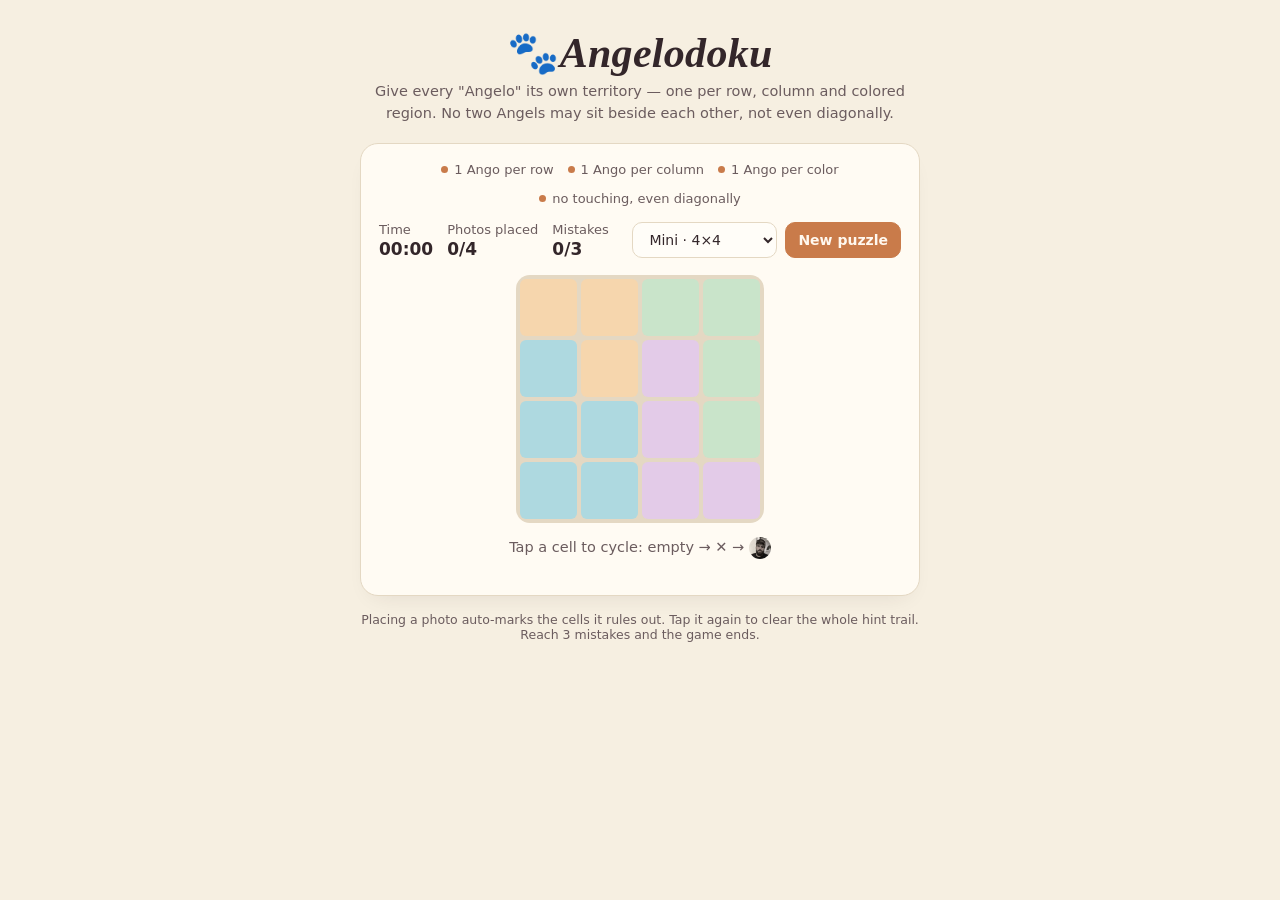
==== commit d20cf5c8: "Add files via upload" ====
--- a/index.html
+++ b/index.html
@@ -1,305 +1,54 @@
-<html lang="en" class=""><link type="text/css" id="dark-mode" rel="stylesheet" href=""><style type="text/css" id="dark-mode-сustom-style"></style><style type="text/css" id="dark-mode-theme-changer-style"></style><head>
-    <meta charset="UTF-8">
-    <meta name="viewport" content="width=device-width, initial-scale=1.0, maximum-scale=1.0, user-scalable=no">
-    <title>Gagy's Game</title>
-    <style>
-        @import url('https://fonts.googleapis.com/css2?family=Orbitron:wght@400;700&family=Rajdhani:wght@500;700&display=swap');
-
-        :root {
-            --neon-blue: #00f2fe;
-            --neon-pink: #ff00c1;
-            --neon-green: #4ade80;
-            --glass: rgba(255, 255, 255, 0.05);
-        }
-
-        * { box-sizing: border-box; touch-action: manipulation; }
-        
-        body {
-            margin: 0; padding: 0;
-            background: #020205;
-            color: white;
-            font-family: 'Rajdhani', sans-serif;
-            display: flex; justify-content: center; align-items: center;
-            height: 100vh; overflow: hidden;
-        }
-
-        body::before {
-            content: "";
-            position: absolute; width: 200%; height: 200%;
-            background: radial-gradient(circle at 50% 50%, #0a0a2e 0%, #020205 100%);
-            animation: moveBg 15s linear infinite;
-            z-index: -1;
-        }
-        @keyframes moveBg { 0% { transform: rotate(0deg); } 100% { transform: rotate(360deg); } }
-
-        #game-container {
-            position: relative;
-            width: 100%; max-width: 900px;
-            aspect-ratio: 16/9;
-            background: rgba(0, 0, 0, 0.6);
-            border: 1px solid rgba(255, 255, 255, 0.1);
-            border-radius: 20px;
-            backdrop-filter: blur(10px);
-            box-shadow: 0 25px 50px -12px rgba(0, 0, 0, 0.5);
-            overflow: hidden;
-        }
-
-        canvas { display: block; width: 100%; height: 100%; }
-
-        .hud {
-            position: absolute; top: 20px; left: 0; width: 100%;
-            display: flex; justify-content: space-around;
-            padding: 0 20px; pointer-events: none; z-index: 5;
-        }
-        .stat-card {
-            background: var(--glass);
-            padding: 5px 20px; border-radius: 12px;
-            border: 1px solid rgba(255, 255, 255, 0.1);
-            text-align: center;
-        }
-        .stat-label { font-size: 12px; color: #888; text-transform: uppercase; letter-spacing: 1px; }
-        .stat-value { font-family: 'Orbitron', sans-serif; font-size: 20px; color: var(--neon-blue); display: block; }
-
-        #ui-overlay {
-            position: absolute; inset: 0;
-            background: rgba(2, 2, 5, 0.9);
-            display: flex; flex-direction: column; justify-content: center; align-items: center;
-            z-index: 20; transition: all 0.5s ease;
-        }
-        
-        h1 {
-            font-family: 'Orbitron', sans-serif; font-size: clamp(30px, 6vw, 60px);
-            margin: 0; background: linear-gradient(to right, #fff, var(--neon-blue));
-            -webkit-background-clip: text; -webkit-text-fill-color: transparent;
-            filter: drop-shadow(0 0 10px rgba(0, 242, 254, 0.3));
-        }
-
-        .btn-start {
-            margin-top: 30px; padding: 15px 50px;
-            font-size: 18px; font-weight: 700; font-family: 'Orbitron', sans-serif;
-            background: transparent; color: white;
-            border: 2px solid var(--neon-blue); border-radius: 8px;
-            cursor: pointer; position: relative; overflow: hidden;
-            transition: 0.3s;
-        }
-        .btn-start:hover {
-            background: var(--neon-blue); color: black;
-            box-shadow: 0 0 30px var(--neon-blue);
-        }
-
-        #active-power {
-            position: absolute; bottom: 30px; left: 50%; transform: translateX(-50%);
-            font-family: 'Orbitron', sans-serif; font-weight: bold;
-            padding: 10px 30px; border-radius: 50px; display: none;
-            animation: pulse 1s infinite alternate;
-        }
-        @keyframes pulse { from { opacity: 0.6; transform: translateX(-50%) scale(0.95); } to { opacity: 1; transform: translateX(-50%) scale(1); } }
-    </style>
-</head>
-<body>
-
-<div id="game-container">
-    <div class="hud">
-        <div class="stat-card"><span class="stat-label">Score</span><span class="stat-value" id="score">0</span></div>
-        <div class="stat-card"><span class="stat-label">Level</span><span class="stat-value" id="level">1</span></div>
-        <div class="stat-card"><span class="stat-label">High Score</span><span class="stat-value" id="high">0</span></div>
-    </div>
-
-    <div id="active-power">POWER ACTIVE</div>
-
-    <div id="ui-overlay">
-        <h1 id="title">Giddstein</h1>
-        <button class="btn-start" onclick="init()">Again cuz Im a Retard</button>
-    </div>
-
-    <canvas id="gameCanvas" width="900" height="500"></canvas>
-</div>
-
-<script>
-    const canvas = document.getElementById('gameCanvas');
-    const ctx = canvas.getContext('2d');
-    const scoreEl = document.getElementById('score');
-    const highEl = document.getElementById('high');
-    const levelEl = document.getElementById('level');
-    const powerUI = document.getElementById('active-power');
-    const overlay = document.getElementById('ui-overlay');
-
-    canvas.width = 900; canvas.height = 500;
-    const playerImg = new Image();
-    playerImg.src = 'IMAGES/photo_2026-09-03_22-05-36.jpg';
-
-    let player = {
-        x: 100,
-        y: 300,
-        w: 80,
-        h: 100,
-        dy: 0,
-        jumps: 0,
-        powerMode: null,
-        powerTime: 0,
-        frame: 0,
-        frameDelay: 0
-    };
-
-    function drawPlayer() {
-        if (!playerImg.complete || !playerImg.naturalWidth) {
-            ctx.fillStyle = '#00f2fe';
-            ctx.fillRect(player.x, player.y, player.w, player.h);
-            return;
-        }
-
-        player.frameDelay++;
-        if (player.frameDelay > 8) {
-            player.frameDelay = 0;
-            player.frame = (player.frame + 1) % 2;
-        }
-
-        const wobble = player.frame === 0 ? 0 : 2;
-        ctx.save();
-        ctx.translate(player.x + player.w / 2, player.y + player.h / 2);
-        ctx.drawImage(
-            playerImg,
-            -player.w / 2,
-            -player.h / 2 + wobble,
-            player.w,
-            player.h
-        );
-        ctx.restore();
-    }
-
-    let state = { active: false, score: 0, high: localStorage.getItem('jer_ultra_high') || 0, speed: 7, frame: 0, level: 1, baseSpeed: 7 };
-    highEl.innerText = state.high;
-
-    const groundY = canvas.height - 70;
-
-    function updatePlayer() {
-        const gravity = player.powerMode === 'slow' ? 0.55 : 0.8;
-        player.dy += gravity;
-        player.y += player.dy;
-        if (player.y + player.h > groundY) { player.y = groundY - player.h; player.dy = 0; player.jumps = 0; }
-        if (player.powerMode) {
-            player.powerTime--;
-            if (player.powerTime <= 0) player.resetPower();
-        }
-    }
-
-    function resetPower() {
-        player.powerMode = null;
-        player.powerTime = 0;
-        player.w = 80;
-        player.h = 100;
-        state.speed = state.baseSpeed;
-        powerUI.style.display = 'none';
-    }
-    player.resetPower = resetPower;
-
-    let obstacles = [];
-    let pills = [];
-
-    class Obstacle {
-        constructor() {
-            this.type = Math.random() > 0.75 ? 'bird' : 'spike';
-            this.w = 45; this.h = this.type === 'bird' ? 35 : 55 + Math.random() * 50;
-            this.x = canvas.width;
-            this.y = this.type === 'bird' ? groundY - 150 : groundY - this.h;
-            this.glow = this.type === 'bird' ? '#facc15' : '#ff00c1';
-        }
-        update() { this.x -= state.speed; }
-        draw() {
-            ctx.save();
-            ctx.fillStyle = this.glow;
-            ctx.shadowBlur = 15; ctx.shadowColor = this.glow;
-            ctx.fillRect(this.x, this.y, this.w, this.h);
-            ctx.strokeStyle = "#fff"; ctx.lineWidth = 2;
-            ctx.strokeRect(this.x + 5, this.y + 5, this.w - 10, this.h - 10);
-            ctx.restore();
-        }
-    }
-
-    class Pill {
-        constructor() {
-            const types = [{t:'giant', c:'#ff00c1'}, {t:'slow', c:'#4ade80'}, {t:'boost', c:'#facc15'}];
-            let s = types[Math.floor(Math.random() * types.length)];
-            this.type = s.t; this.color = s.c;
-            this.x = canvas.width; this.y = groundY - 140 - Math.random() * 60;
-        }
-        update() { this.x -= state.speed; }
-        draw() {
-            ctx.save();
-            ctx.fillStyle = this.color; ctx.shadowBlur = 20; ctx.shadowColor = this.color;
-            ctx.beginPath(); ctx.ellipse(this.x, this.y, 20, 10, Math.PI/4, 0, Math.PI*2); ctx.fill();
-            ctx.restore();
-        }
-    }
-
-    function init() {
-        state.active = true; state.score = 0; state.baseSpeed = 7.5; state.speed = 7.5; state.frame = 0; state.level = 1;
-        player.x = 100; player.y = groundY - 100; player.dy = 0; player.jumps = 0; player.w = 80; player.h = 100; player.powerMode = null; player.powerTime = 0;
-        obstacles = []; pills = []; player.resetPower();
-        overlay.style.opacity = '0';
-        setTimeout(() => overlay.style.display = 'none', 500);
-        animate();
-    }
-
-    function animate() {
-        if (!state.active) return;
-        ctx.clearRect(0, 0, canvas.width, canvas.height);
-        
-        ctx.strokeStyle = 'rgba(0, 242, 254, 0.1)'; ctx.lineWidth = 1;
-        for(let i=0; i<canvas.width; i+=50) {
-            ctx.beginPath(); ctx.moveTo(i - (state.frame*2 % 50), groundY); ctx.lineTo(i - (state.frame*2 % 50), canvas.height); ctx.stroke();
-        }
-        ctx.strokeStyle = '#00f2fe'; ctx.lineWidth = 3; ctx.strokeRect(0, groundY, canvas.width, 1);
-
-        updatePlayer(); drawPlayer();
-
-        if (state.frame % 90 === 0) obstacles.push(new Obstacle());
-        if (state.frame > 0 && state.frame % 1000 === 0) pills.push(new Pill());
-
-        obstacles.forEach((obs, i) => {
-            obs.update(); obs.draw();
-            if (player.x < obs.x + obs.w && player.x + player.w > obs.x && player.y < obs.y + obs.h && player.y + player.h > obs.y) {
-                if (player.powerMode !== 'giant') {
-                    state.active = false;
-                    overlay.style.display = 'flex'; setTimeout(() => overlay.style.opacity = '1', 10);
-                    document.getElementById('title').innerText = "Fuck you Giddy";
-                    if (state.score > state.high) { state.high = state.score; localStorage.setItem('jer_ultra_high', state.high); highEl.innerText = state.high; }
-                }
-            }
-            if (obs.x + obs.w < 0) { obstacles.splice(i, 1); state.score += (player.powerMode === 'boost' ? 2 : 1); scoreEl.innerText = state.score; }
-        });
-
-        pills.forEach((p, i) => {
-            p.update(); p.draw();
-            if (player.x < p.x + 30 && player.x + player.w > p.x && player.y < p.y + 30 && player.y + player.h > p.y) {
-                applyPower(p.type); pills.splice(i, 1);
-            }
-        });
-
-        if (state.frame > 0 && state.frame % 1200 === 0) { state.level++; state.baseSpeed += 0.7; if(player.powerMode !== 'slow') state.speed = state.baseSpeed; levelEl.innerText = state.level; }
-
-        state.frame++;
-        requestAnimationFrame(animate);
-    }
-
-    function applyPower(type) {
-        player.powerMode = type; player.powerTime = 300;
-        powerUI.style.display = 'block';
-        if (type === 'giant') { player.w = 110; player.h = 150; powerUI.innerText = "GOD MODE"; powerUI.style.color = "#ff00c1"; powerUI.style.border = "1px solid #ff00c1"; }
-        else if (type === 'slow') { state.speed = 4.5; powerUI.innerText = "TIME WARP"; powerUI.style.color = "#4ade80"; powerUI.style.border = "1px solid #4ade80"; }
-        else { powerUI.innerText = "OVERDRIVE"; powerUI.style.color = "#facc15"; powerUI.style.border = "1px solid #facc15"; }
-    }
-
-    const jump = () => {
-        if (state.active && player.jumps < 2) {
-            player.dy = -16;
-            player.jumps++;
-        } else if (!state.active && overlay.style.opacity === '1') {
-            init();
-        }
-    };
-    window.addEventListener('keydown', (e) => { if (e.code === 'Space') jump(); });
-    canvas.addEventListener('touchstart', (e) => { e.preventDefault(); jump(); });
-</script><div style="all: initial !important"></div>
-
-</body></html>
+<!DOCTYPE html>
+<html lang="en">
+<head>
+<meta charset="UTF-8">
+<meta name="viewport" content="width=device-width, initial-scale=1.0, maximum-scale=1">
+<title>Angelodoku</title>
+<link rel="stylesheet" href="style.css">
+</head>
+<body>
+<div class="wrap">
+  <header>
+    <p class="title"><span class="paw">🐾</span>Angelodoku</p>
+    <p class="subtitle">Give every "<A:link>Angel</A:link>o" its own territory — one per row, column and colored region. No two Angels may sit beside each other, not even diagonally.</p>
+  </header>
+
+  <div class="panel">
+    <ul class="rules">
+      <li><span class="dot"></span>1 Ango per row</li>
+      <li><span class="dot"></span>1 Ango per column</li>
+      <li><span class="dot"></span>1 Ango per color</li>
+      <li><span class="dot"></span>no touching, even diagonally</li>
+    </ul>
+
+    <div class="controls">
+      <div class="stat-group">
+        <div class="stat">Time<b id="timer">00:00</b></div>
+        <div class="stat">Photos placed<b id="catCount">0/0</b></div>
+        <div class="stat">Mistakes<b id="mistakeCount">0/3</b></div>
+      </div>
+      <div class="btn-row">
+        <select id="sizeSelect" aria-label="Difficulty">
+          <option value="4" selected>Mini · 4×4</option>
+          <option value="5">Cub · 5×5</option>
+          <option value="6">Easy · 6×6</option>
+          <option value="7">Medium · 7×7</option>
+          <option value="8">Hard · 8×8</option>
+        </select>
+        <button class="primary" id="newGameBtn">New puzzle</button>
+      </div>
+    </div>
+
+    <div class="board-shell">
+      <div id="board" role="grid" aria-label="Angelodoku board"></div>
+    </div>
+
+    <p class="status-bar info" id="statusBar"><span id="statusText">Tap a cell to cycle: empty → ✕ →</span> <img class="status-photo" src="photo_2026-09-17_13-15-01.jpg" alt="photo"></p>
+  </div>
+
+  <footer>Placing a photo auto-marks the cells it rules out. Tap it again to clear the whole hint trail. Reach 3 mistakes and the game ends.</footer>
+</div>
+
+<script src="script.js"></script>
+</body>
+</html>
--- a/style.css
+++ b/style.css
@@ -0,0 +1,212 @@
+:root{
+  --bg: #F6EFE1;
+  --panel: #FFFBF3;
+  --ink: #33262A;
+  --ink-soft: #6B5C5E;
+  --accent: #C97B4A;
+  --accent-2: #7A8B69;
+  --line: #E4D8C3;
+  --cell: #FFFDF8;
+  --shadow: rgba(51,38,42,0.14);
+  --danger: #B5474D;
+  --success: #4C7A5B;
+  --r1:#F6D6AD; --r2:#C9E4CA; --r3:#AED9E0; --r4:#E3CBE8;
+  --r5:#F4B9C2; --r6:#FBE49A; --r7:#C9C2B6; --r8:#B9D3F0;
+}
+@media (prefers-color-scheme: dark) {
+  :root{
+    --bg: #221B1D;
+    --panel: #2C2325;
+    --ink: #F3E9E3;
+    --ink-soft: #C7B7B4;
+    --accent: #E29A66;
+    --accent-2: #9BB187;
+    --line: #45373A;
+    --cell: #382D30;
+    --shadow: rgba(0,0,0,0.4);
+    --danger: #E27C82;
+    --success: #7FBF98;
+    --r1:#5A4630; --r2:#33452F; --r3:#2C4650; --r4:#463349;
+    --r5:#4C2E36; --r6:#4C4526; --r7:#3D3B32; --r8:#2A3B4E;
+  }
+}
+
+* { box-sizing: border-box; }
+html, body {
+  margin:0; padding:0;
+  background: var(--bg);
+  color: var(--ink);
+  font-family: "Avenir Next", "Segoe UI", system-ui, -apple-system, sans-serif;
+  min-height: 100%;
+}
+body {
+  display:flex;
+  justify-content:center;
+  padding: 28px 16px 60px;
+}
+.wrap {
+  width: 100%;
+  max-width: 560px;
+}
+
+header { text-align:center; margin-bottom: 18px; }
+.title {
+  font-family: Georgia, "Iowan Old Style", serif;
+  font-weight: 700;
+  font-style: italic;
+  font-size: clamp(30px, 7vw, 42px);
+  letter-spacing: 0.3px;
+  margin: 0 0 4px;
+  color: var(--ink);
+}
+.title .paw { font-style: normal; }
+.subtitle {
+  color: var(--ink-soft);
+  font-size: 14.5px;
+  margin: 0;
+  line-height: 1.5;
+}
+
+.panel {
+  background: var(--panel);
+  border: 1px solid var(--line);
+  border-radius: 18px;
+  padding: 18px;
+  box-shadow: 0 10px 24px -14px var(--shadow);
+  margin-bottom: 16px;
+}
+
+.rules {
+  display:flex;
+  gap: 14px;
+  flex-wrap: wrap;
+  justify-content: center;
+  font-size: 13px;
+  color: var(--ink-soft);
+  margin: 0 0 16px;
+  padding: 0;
+}
+.rules li { list-style:none; display:flex; align-items:center; gap:6px; }
+.rules .dot { width:7px; height:7px; border-radius:50%; background: var(--accent); flex: none; }
+
+.controls {
+  display:flex;
+  align-items:center;
+  justify-content: space-between;
+  gap: 10px;
+  margin-bottom: 16px;
+  flex-wrap: wrap;
+}
+.stat-group { display:flex; gap: 14px; }
+.stat {
+  font-size: 13px;
+  color: var(--ink-soft);
+  display:flex;
+  flex-direction:column;
+  gap: 2px;
+}
+.stat b { color: var(--ink); font-size: 17px; font-variant-numeric: tabular-nums; }
+
+select, button {
+  font-family: inherit;
+  font-size: 14px;
+  border-radius: 10px;
+  border: 1px solid var(--line);
+  background: var(--cell);
+  color: var(--ink);
+  padding: 8px 12px;
+  cursor: pointer;
+}
+select:focus-visible, button:focus-visible {
+  outline: 2px solid var(--accent);
+  outline-offset: 2px;
+}
+button.primary {
+  background: var(--accent);
+  border-color: var(--accent);
+  color: #FFF8EF;
+  font-weight: 600;
+}
+button.primary:hover { filter: brightness(1.05); }
+select:hover, button:hover { filter: brightness(0.98); }
+.btn-row { display:flex; gap: 8px; }
+
+.board-shell {
+  display:flex;
+  justify-content:center;
+}
+#board {
+  display: grid;
+  gap: 4px;
+  background: var(--line);
+  padding: 4px;
+  border-radius: 14px;
+  touch-action: manipulation;
+  user-select: none;
+}
+#board.locked { opacity: 0.55; pointer-events: none; }
+
+.cell {
+  aspect-ratio: 1;
+  display:flex;
+  align-items:center;
+  justify-content:center;
+  font-size: clamp(16px, 4.6vw, 26px);
+  cursor:pointer;
+  position: relative;
+  border-radius: 6px;
+  transition: transform 0.08s ease;
+}
+.cell:active { transform: scale(0.94); }
+.cell .mark { pointer-events:none; line-height:1; }
+.cell .photo-mark {
+  width: 78%;
+  height: 78%;
+  object-fit: cover;
+  border-radius: 50%;
+  display: block;
+}
+.cell .x-mark {
+  color: var(--ink-soft);
+  font-size: 0.55em;
+  opacity: 0.75;
+}
+.cell.conflict { box-shadow: inset 0 0 0 3px var(--danger); }
+.cell.reg-0 { background: var(--r1); }
+.cell.reg-1 { background: var(--r2); }
+.cell.reg-2 { background: var(--r3); }
+.cell.reg-3 { background: var(--r4); }
+.cell.reg-4 { background: var(--r5); }
+.cell.reg-5 { background: var(--r6); }
+.cell.reg-6 { background: var(--r7); }
+.cell.reg-7 { background: var(--r8); }
+
+.status-bar {
+  margin-top: 14px;
+  text-align:center;
+  min-height: 26px;
+  font-size: 14.5px;
+  font-weight: 600;
+}
+.status-bar.win { color: var(--success); }
+.status-bar.lose { color: var(--danger); }
+.status-bar.info { color: var(--ink-soft); font-weight: 500; }
+.status-photo {
+  width: 22px;
+  height: 22px;
+  object-fit: cover;
+  border-radius: 50%;
+  vertical-align: middle;
+}
+
+footer {
+  text-align:center;
+  color: var(--ink-soft);
+  font-size: 12.5px;
+  margin-top: 10px;
+}
+
+@media (max-width: 380px) {
+  .controls { justify-content:center; text-align:center; }
+  .stat-group { justify-content:center; width:100%; }
+}
